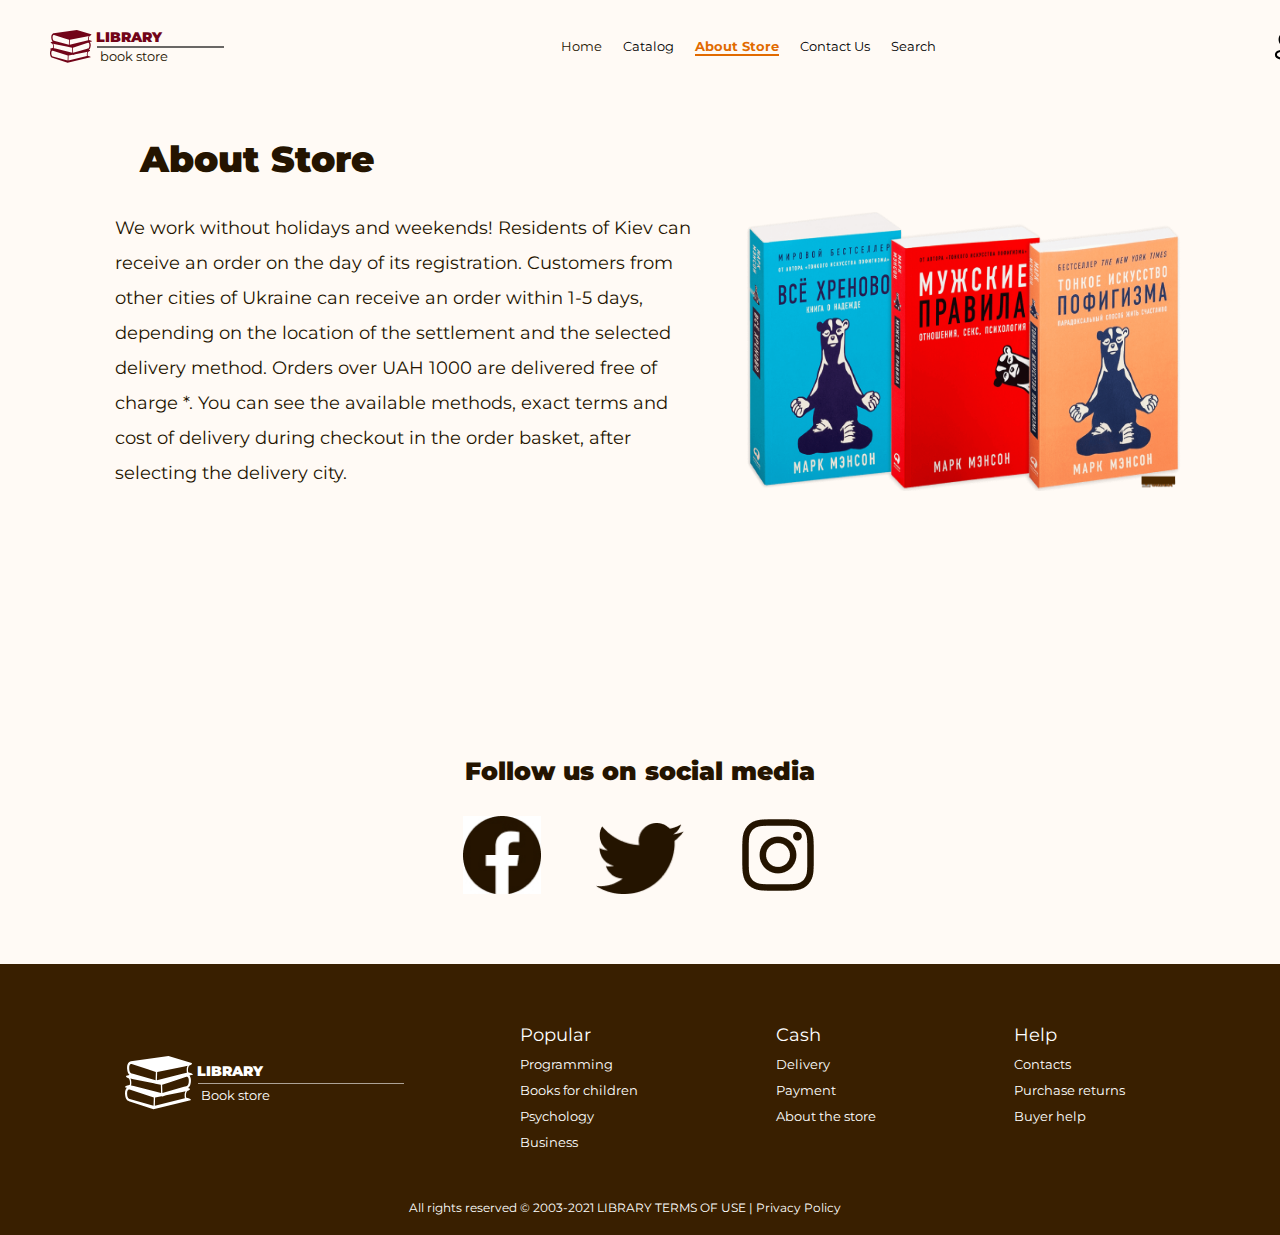
==== about.html @ 98a90cfd "About Store Page is completed" ====
<!DOCTYPE html>
<html lang="en">
  <head>
    <meta charset="UTF-8" />
    <meta name="viewport" content="width=device-width, initial-scale=1.0" />
    <link rel="stylesheet" href="./assets/css/reset/reset.css" />
    <link rel="stylesheet" href="./assets/css/home.css" />
    <link rel="stylesheet" href="./assets/css/aboutStore.css" />
    <link rel="stylesheet" href="./assets/css/responsive/home-responsive.css" />
    <link
      rel="stylesheet"
      href="./assets/css/responsive/aboutStore-responsive.css"
    />
    <title>Library-Bookstore</title>
  </head>
  <body>
    <header>
      <div class="logo">
        <svg xmlns="http://www.w3.org/2000/svg" viewBox="0 0 42 42" fill="none">
          <g clip-path="url(#clip0_1_245)">
            <path
              d="M39.0037 14.9043C38.8339 13.6275 38.81 11.4285 39.9958 10.6901C40.017 10.6766 40.0328 10.657 40.0514 10.6402C41.0209 10.3301 41.6919 9.89492 41.1652 9.30931L26.8633 5L3.70522 8.2197C3.70522 8.2197 1.05333 8.59874 1.29023 12.7188C1.41883 14.9612 2.12213 16.0624 2.73719 16.6044L0.836863 17.1771C0.309419 17.7627 0.980256 18.1981 1.94991 18.5076C1.96834 18.5249 1.98388 18.5444 2.00544 18.5579C3.19056 19.2969 3.16775 21.4957 2.99728 22.7727C-1.26025 23.9817 0.268056 24.3756 0.268056 24.3756L1.20199 24.6016C0.545064 25.1952 -0.107347 26.3209 0.0148627 28.4559C0.251887 32.5752 2.4301 32.8595 2.4301 32.8595L17.5846 37.7852L40.4585 32.2448C40.4585 32.2448 41.9873 31.8502 37.7286 30.6412C37.5574 29.3662 37.5336 27.1676 38.7215 26.4267C38.7433 26.4136 38.7592 26.3936 38.7769 26.3771C39.7465 26.067 40.4169 25.6322 39.89 25.0466L38.8958 24.7464C39.5589 24.3465 40.5549 23.3015 40.7109 20.5871C40.8186 18.72 40.3315 17.6265 39.7677 16.9827L41.7328 16.5072C41.733 16.5079 43.2618 16.1133 39.0037 14.9043ZM19.8711 14.8515L23.7176 14.061L36.7167 11.3896L38.6534 10.9913C38.0346 12.1239 38.0605 13.6739 38.1629 14.6701C38.1854 14.8955 38.2112 15.1013 38.2363 15.2577L36.1165 15.7848L19.7094 19.8664L19.8711 14.8515ZM3.34799 18.8604L5.28442 19.2587L17.7682 21.825L18.8588 22.0484L22.1294 22.7206L22.2907 27.7356L5.42781 23.5402L3.76538 23.1271C3.78982 22.9704 3.81565 22.7648 3.83908 22.5388C3.94086 21.5433 3.96731 19.993 3.34799 18.8604ZM2.59568 12.5205C2.57224 11.4246 2.76753 10.6321 3.16223 10.2292C3.41342 9.972 3.70986 9.91848 3.91316 9.91848C4.02058 9.91848 4.09792 9.9334 4.10318 9.9334L14.0814 13.1864L19.0596 14.8095L18.8963 19.8595L4.93032 15.944L4.1933 15.7376C4.16623 15.7299 4.1295 15.7246 4.10118 15.7234C4.04364 15.7193 2.66286 15.5922 2.59568 12.5205ZM17.6207 35.5974L2.91806 31.4753C2.89086 31.4674 2.85451 31.4622 2.82619 31.4608C2.76765 31.4569 1.38624 31.3299 1.31943 28.259C1.29562 27.1617 1.49191 26.3699 1.88586 25.9667C2.13768 25.7095 2.43424 25.656 2.63717 25.656C2.74484 25.656 2.82192 25.6704 2.82756 25.6704C2.82756 25.6704 2.82819 25.6704 2.82756 25.6704L17.783 30.5473L17.6207 35.5974ZM36.8866 30.4073C36.9098 30.6334 36.9356 30.8388 36.9607 30.9955L18.4334 35.6045L18.5954 30.5895L22.5563 29.7752L23.1413 29.9167L25.3338 29.2041L35.4404 27.1273L37.3778 26.7287C36.7584 27.8612 36.784 29.4118 36.8866 30.4073ZM37.9071 23.5917C37.8734 23.5925 37.8397 23.597 37.808 23.607L36.4106 23.9982L23.1057 27.7289L22.943 22.679L27.3082 21.2552L37.878 17.8081C37.8794 17.8075 38.4341 17.6843 38.8412 18.0983C39.2353 18.5011 39.4308 19.2937 39.4077 20.3896C39.3388 23.4602 37.9574 23.5878 37.9071 23.5917Z"
              fill="#720418"
            />
          </g>
          <defs>
            <clipPath id="clip0_1_245">
              <rect width="42" height="42" fill="white" />
            </clipPath>
          </defs>
        </svg>
        <div>
          <h3>LIBRARY</h3>
          <div class="line"></div>
          <p>book store</p>
        </div>
      </div>
      <nav id="nav-menu">
        <ul>
          <li><a class="home" href="./index.html">Home</a></li>
          <li><a href="./catalog.html">Catalog</a></li>
          <li><a class="about" href="./about.html">About Store</a></li>
          <li><a href="./contactus.html">Contact Us</a></li>
          <li><a href="./search.html">Search</a></li>
        </ul>
      </nav>
      <div class="join">
        <svg xmlns="http://www.w3.org/2000/svg" viewBox="0 0 19 24" fill="none">
          <path
            fill-rule="evenodd"
            clip-rule="evenodd"
            d="M19 19.4239C19 23.3774 13.5783 23.8344 9.5012 23.8344L9.20944 23.8342C6.61186 23.8279 0 23.6639 0 19.3999C0 15.5271 5.20383 15.0095 9.24989 14.99L9.79295 14.9896C12.3904 14.9959 19 15.1599 19 19.4239ZM9.5012 16.7886C4.39015 16.7886 1.79924 17.6666 1.79924 19.3999C1.79924 21.1488 4.39015 22.0352 9.5012 22.0352C14.611 22.0352 17.2008 21.1572 17.2008 19.4239C17.2008 17.675 14.611 16.7886 9.5012 16.7886ZM9.5012 0C13.0133 0 15.8693 2.8572 15.8693 6.36932C15.8693 9.88144 13.0133 12.7374 9.5012 12.7374H9.46282C5.95789 12.7266 3.11869 9.86824 3.13064 6.36572C3.13064 2.8572 5.98788 0 9.5012 0ZM9.5012 1.71288C6.93308 1.71288 4.84354 3.8012 4.84354 6.36932C4.83516 8.92904 6.90909 11.0162 9.46641 11.0258L9.5012 11.8822V11.0258C12.0681 11.0258 14.1564 8.93624 14.1564 6.36932C14.1564 3.8012 12.0681 1.71288 9.5012 1.71288Z"
            fill="black"
          />
        </svg>
        <p>Join us</p>
        <svg
          class="group"
          xmlns="http://www.w3.org/2000/svg"
          viewBox="0 0 25 25"
          fill="none"
        >
          <rect y="10.5262" width="25" height="3.94736" fill="#241400" />
          <rect y="21.0527" width="25" height="3.94736" fill="#241400" />
          <rect width="25" height="3.94736" fill="#241400" />
        </svg>
        <div class="elements"></div>
      </div>
    </header>
    <main>
      <div class="container">
        <h1>About Store</h1>
        <div class="text-img">
          <p>
            We work without holidays and weekends! Residents of Kiev can receive
            an order on the day of its registration. Customers from other cities
            of Ukraine can receive an order within 1-5 days, depending on the
            location of the settlement and the selected delivery method. Orders
            over UAH 1000 are delivered free of charge *. You can see the
            available methods, exact terms and cost of delivery during checkout
            in the order basket, after selecting the delivery city.
          </p>
          <img src="./assets/img/books-about.png" alt="" />
        </div>
      </div>
      <div class="logo-follow">
        <h1>Follow us on social media</h1>
        <div class="icons">
          <img src="./assets/img/facebook-logo.jpg" alt="" />
          <img class="x-logo" src="./assets/img/twitter-logo.png" alt="" />
          <img src="./assets/img/instagram-logo.png" alt="" />
        </div>
      </div>
    </main>
    <footer>
      <div class="all-footer">
        <div class="logo-footer">
          <svg
            xmlns="http://www.w3.org/2000/svg"
            viewBox="0 0 68 68"
            fill="none"
          >
            <g clip-path="url(#clip0_6_286)">
              <path
                d="M63.1489 24.1307C62.8739 22.0636 62.8352 18.5033 64.7552 17.3078C64.7895 17.2859 64.815 17.2542 64.8451 17.227C66.4148 16.7249 67.5011 16.0203 66.6484 15.0722L43.4929 8.09525L5.99892 13.3081C5.99892 13.3081 1.70539 13.9218 2.08894 20.5923C2.29716 24.2229 3.43583 26.0059 4.43164 26.8834L1.35492 27.8106C0.500964 28.7587 1.58708 29.4635 3.157 29.9648C3.18683 29.9928 3.21199 30.0242 3.2469 30.0461C5.16567 31.2427 5.12873 34.8026 4.85274 36.8701C-2.04041 38.8274 0.433995 39.4653 0.433995 39.4653L1.94608 39.8312C0.882485 40.7923 -0.1738 42.6149 0.0240634 46.0715C0.407817 52.7408 3.93445 53.2011 3.93445 53.2011L28.4703 61.1761L65.5042 52.2059C65.5042 52.2059 67.9794 51.567 61.0845 49.6095C60.8072 47.5452 60.7687 43.9857 62.6919 42.7861C62.7272 42.7648 62.753 42.7326 62.7816 42.7058C64.3515 42.2037 65.4368 41.4997 64.5839 40.5516L62.9742 40.0656C64.0477 39.4182 65.6603 37.7263 65.9129 33.3315C66.0872 30.3085 65.2986 28.5381 64.3858 27.4958L67.5675 26.7259C67.5677 26.7271 70.0429 26.0883 63.1489 24.1307ZM32.1723 24.0453L38.4 22.7654L59.4461 18.4404L62.5817 17.7954C61.5798 19.6292 61.6218 22.1387 61.7876 23.7516C61.824 24.1165 61.8658 24.4498 61.9063 24.703L58.4743 25.5564L31.9105 32.1646L32.1723 24.0453ZM5.42055 30.5358L8.55572 31.1808L28.7676 35.3357L30.5334 35.6973L35.8286 36.7857L36.0898 44.9052L8.78788 38.1127L6.09633 37.4438C6.13591 37.1901 6.17771 36.8573 6.21566 36.4914C6.38044 34.8797 6.42326 32.3696 5.42055 30.5358ZM4.20253 20.2713C4.16458 18.497 4.48075 17.2138 5.1198 16.5616C5.52649 16.1452 6.00643 16.0585 6.3356 16.0585C6.50951 16.0585 6.63472 16.0826 6.64325 16.0826L22.7984 21.3495L30.8585 23.9773L30.594 32.1535L7.98243 25.8141L6.78916 25.4799C6.74532 25.4675 6.68586 25.459 6.64 25.4569C6.54685 25.4502 4.3113 25.2445 4.20253 20.2713ZM28.5287 57.6338L4.72448 50.96C4.68044 50.9473 4.62159 50.9387 4.57573 50.9365C4.48096 50.9302 2.24439 50.7246 2.13623 45.7527C2.09767 43.9762 2.41547 42.6942 3.0533 42.0414C3.461 41.6249 3.94115 41.5383 4.2697 41.5383C4.44402 41.5383 4.56883 41.5616 4.57796 41.5616C4.57796 41.5616 4.57898 41.5616 4.57796 41.5616L28.7915 49.4575L28.5287 57.6338ZM59.7211 49.2308C59.7587 49.5969 59.8005 49.9295 59.8411 50.1832L29.8446 57.6454L30.1068 49.5259L36.5198 48.2074L37.4669 48.4365L41.0167 47.2828L57.3796 43.9204L60.5164 43.275C59.5135 45.1086 59.5551 47.6191 59.7211 49.2308ZM61.3734 38.1961C61.3188 38.1973 61.2643 38.2046 61.2129 38.2209L58.9506 38.8542L37.4093 44.8945L37.1458 36.7183L44.2133 34.4132L61.3264 28.8322C61.3286 28.8312 62.2266 28.6317 62.8857 29.302C63.5237 29.9542 63.8403 31.2374 63.803 33.0117C63.6914 37.9832 61.4548 38.1898 61.3734 38.1961Z"
                fill="white"
              />
            </g>
            <defs>
              <clipPath id="clip0_6_286">
                <rect width="68" height="68" fill="white" />
              </clipPath>
            </defs>
          </svg>
          <div class="texts">
            <h3>LIBRARY</h3>
            <div class="line-footer"></div>
            <p class="book-store-2">Book store</p>
          </div>
        </div>
        <div class="information">
          <div class="footer-nav">
            <ul>
              <li><a href="./Home.html">Home</a></li>
              <li><a href="./Catalog.html">Catalog</a></li>
              <li><a href="./AboutStore.html">About Store</a></li>
              <li><a href="./ContactUs.html">Contact Us</a></li>
              <li><a href="./Search.html">Search</a></li>
            </ul>
          </div>
          <div>
            <h3>Popular</h3>
            <p>Programming</p>
            <p>Books for children</p>
            <p>Psychology</p>
            <p>Business</p>
          </div>
          <div>
            <h3>Cash</h3>
            <p>Delivery</p>
            <p>Payment</p>
            <p>About the store</p>
          </div>
          <div>
            <h3>Help</h3>
            <p>Contacts</p>
            <p>Purchase returns</p>
            <p>Buyer help</p>
          </div>
        </div>
      </div>
      <p class="last-text">
        All rights reserved © 2003-2021 LIBRARY TERMS OF USE | Privacy Policy
      </p>
      <div class="line-2"></div>
      <p class="last-text-2">Library Bookstore EACamp</p>
      <span class="last-text-3">© 2003-2021 </span>
    </footer>

    <script src="./assets/js/home.js"></script>
  </body>
</html>
---- assets/css/home.css ----
@import url("https://fonts.googleapis.com/css2?family=Crimson+Text:ital,wght@0,400;0,600;0,700;1,400;1,600;1,700&family=Montserrat:ital,wght@0,100..900;1,100..900&family=Roboto:ital,wght@0,100;0,300;0,400;0,500;0,700;0,900;1,100;1,300;1,400;1,500;1,700;1,900&display=swap");
body {
  background-color: #fffaf5;
}
html {
  scroll-behavior: smooth;
}

header {
  display: flex;
  justify-content: space-between;
  align-items: center;
  width: 1350px;
  margin: auto;
  margin-top: 25px;
  padding-left: 50px;
}
header .logo {
  display: flex;
  align-items: center;
  gap: 5px;
}
header .logo svg {
  width: 42px;
  height: 42px;
  cursor: pointer;
}

header .logo div {
  display: flex;
  flex-direction: column;
}

header .logo div h3 {
  color: #720418;
  font-family: Montserrat;
  font-size: 14px;
  font-weight: 900;
  font-style: normal;
  line-height: normal;
  margin-left: -1px;
}

header .logo div .line {
  width: 127px;
  height: 2px;
  background: rgba(0, 0, 0, 0.59);
}

header .logo div p {
  color: #241400;
  font-family: Montserrat;
  font-size: 13px;
  font-weight: 400;
  margin-left: 3px;
}

header nav ul {
  gap: 21px;
}

header nav ul li {
  color: #241400;
  font-family: Montserrat;
  font-size: 13px;
  font-weight: 400;
}

header nav ul li .home {
  color: #e16a00;
  font-weight: 700;
  border-bottom: 2px solid #e16a00;
}
header nav ul li a:hover {
  color: #e16a00;
  font-weight: 700;
  transition: 0.3s;
}

header .join {
  display: flex;
  align-items: center;
  gap: 5px;
}

header .join svg {
  width: 28px;
  height: 28px;
  cursor: pointer;
}
header .join p {
  color: #241400;
  font-family: Roboto;
  font-size: 14px;
  font-weight: 400;
  cursor: pointer;
}

header .group {
  display: none;
}
header .elements {
  display: none;
  position: fixed;
  z-index: 1;
  left: 0;
  top: 0;
  width: 100%;
  height: 100%;
  overflow: auto;
  background: rgba(36, 20, 0, 0.9);
}

/* ! header bitti  */

/* ? sec-1 başladı */

.sec-1 {
  display: flex;
  justify-content: space-between;
  width: 84%;
  margin: auto;
  align-items: start;
  margin-top: 150px;
  margin-bottom: 80px;
}

.sec-1 .text-div {
  margin-top: 8%;
}

.sec-1 .text-div h1 {
  color: #241400;
  font-family: Montserrat;
  font-size: 36px;
  font-weight: 900;
  margin-bottom: 10px;
}

.sec-1 .text-div p {
  color: #241400;
  font-family: Montserrat;
  font-size: 13px;
  font-weight: 400;
  width: 370px;
  margin-bottom: 20px;
  line-height: 196.187%;
}

.sec-1 .text-div button {
  background-color: #e16a00;
  color: #fff;
  font-family: Montserrat;
  font-size: 15px;
  font-weight: 900;
  border: none;
  padding: 13px 20px;
  padding-right: 82px;
  filter: drop-shadow(0px 7px 35px rgba(214, 100, 0, 0.22));
  cursor: pointer;
}

.sec-1 .img-div img {
  width: 691px;
  height: 488px;
  margin-right: -60px;
}

.sec-1 .img-div .responsive-img {
  display: none;
}

/* !sec-1 bitti */

/* ? sec-2 basladi */

.sec-2 h1 {
  text-align: center;
  color: #000;
  font-family: Montserrat;
  font-size: 25px;
  font-weight: 900;
  margin-bottom: 55px;
}

.sec-2 .containers {
  display: flex;
  justify-content: center;
  gap: 33px;
  text-align: center;
}

.sec-2 .containers div h3 {
  display: flex;
  justify-content: center;
  align-items: center;
  margin-bottom: 30px;
  background-color: #fff;
  width: 242px;
  height: 76px;
  box-shadow: 0px 4px 11px 0px rgba(0, 0, 0, 0.25);
  border-radius: 10px;
  color: #241400;
  font-family: Montserrat;
  font-size: 14px;
  font-weight: 700;
  cursor: pointer;
}

.sec-2 .containers div .last-child {
  margin-bottom: 0;
}

/* ! sec-2 bitti */

/* ? sec-3 basladi */

.sec-3 {
  margin-top: 160px;
}
.sec-3 h1 {
  text-align: center;
  color: #241400;
  font-family: Montserrat;
  font-size: 32px;
  font-weight: 900;
}

.sec-3 .all-texts {
  display: flex;
  justify-content: center;
  align-items: center;
  gap: 90px;
  margin-top: 50px;
}

.sec-3 .all-texts div {
  display: flex;
  flex-direction: row;
  align-items: center;
  gap: 25px;
}

.sec-3 .all-texts div h2 {
  color: #241400;
  font-family: Montserrat;
  font-size: 50px;
  font-weight: 900;
}

.sec-3 .all-texts div p {
  color: #241400;
  font-family: Montserrat;
  font-size: 13px;
  font-weight: 400;
}

/* ! sec-3 bitti */

/* ? sec-4 basladi */

.sec-4 {
  margin-top: 200px;
}

.sec-4 h1 {
  text-align: center;
  color: var#241400;
  font-family: Montserrat;
  font-size: 25px;
  font-weight: 900;
  margin-bottom: 60px;
}

.sec-4 p {
  color: #241400;
  text-align: center;
  font-family: Montserrat;
  font-size: 12px;
  font-weight: 400;
  line-height: 196.187%;
  width: 1145px;
  margin: auto;
}

/* ! sec-4 bitti */

.logo-follow {
  display: flex;
  flex-direction: column;
  align-items: center;
  gap: 20px;
  margin-top: 10%;
}
.logo-follow h1 {
  color: #241400;
  font-family: Montserrat;
  font-size: 25px;
  font-weight: 900;
  line-height: 49.05px;
}
.icons {
  display: flex;
  gap: 55px;
  height: 78px;
  margin-bottom: 140px;
}

.icons img {
  cursor: pointer;
}

/* ? footer basladi */

footer {
  background-color: #391f00;
  padding-top: 40px;
  padding-right: 30px;
}
footer .all-footer {
  display: flex;
  justify-content: space-between;
  width: 80%;
  margin: auto;
  margin-bottom: 40px;
}
footer .all-footer .logo-footer {
  display: flex;
  align-items: center;
  gap: 5px;
}
footer .all-footer svg {
  width: 68px;
  height: 68px;
}
footer .all-footer .texts h3 {
  color: #fff;
  font-family: Montserrat;
  font-size: 14px;
  font-weight: 900;
  font-style: normal;
  line-height: normal;
  margin-left: -1px;
}
footer .all-footer .texts .line-footer {
  background: rgba(255, 255, 255, 0.59);
  width: 205.619px;
  height: 1px;
  margin-bottom: 3px;
  margin-top: 3px;
}
footer .all-footer .texts p {
  color: #fff;
  font-family: Montserrat;
  font-size: 13px;
  font-weight: 400;
  margin-left: 3px;
}
footer .information {
  display: flex;
  justify-content: space-between;
  gap: 100px;
  width: 605px;
  padding-top: 20px;
}

footer .information h3 {
  font-family: Montserrat;
  color: #fff;
  font-size: 18px;
  font-weight: 400;
  margin-bottom: 10px;
  cursor: pointer;
}

footer .information p {
  color: #fff;
  font-size: 13px;
  font-family: Montserrat;
  margin-bottom: 10px;
  cursor: pointer;
}

footer .last-text {
  color: #fff;
  font-family: Montserrat;
  font-size: 12px;
  font-weight: 400;
  text-align: center;
  padding-bottom: 20px;
}
footer .all-footer .information .footer-nav {
  display: none;
}
footer .last-text-2 {
  display: none;
}
footer .last-text-3 {
  display: none;
}
footer .line-2 {
  display: none;
}

.join-us-div {
  display: none;
  width: 475px;
  height: 445px;
  position: fixed;
  top: 23%;
  left: 37%;
  background-color: white;
  z-index: 1000;
}
.join-us-background {
  display: none;
  position: fixed;
  top: 0;
  left: 0;
  width: 100%;
  height: 100%;
  background: rgba(0, 0, 0, 0.5);
  z-index: 999;
}
.join-h2 {
  font-family: Montserrat;
  text-align: center;
  font-size: 44px;
  font-weight: 700;
  color: #000;
  margin-top: 40px;
  margin-bottom: 20px;
}
.input1,
.input2 {
  font-family: "Crimson Text";
  color: #797667;
  font-weight: 400;
  font-size: 19px;
  width: 402.6px;
  height: 59.232px;
  border: 1px solid #cecece;
  background: #fff;
  margin-left: 30px;
  padding-left: 30px;
  outline: none;
  margin-bottom: 10px;
}

.join-us-div div {
  display: flex;
  flex-direction: column;
  gap: 20px;
}

.join-button {
  border-radius: 5px;
  border: 1px solid #cecece;
  background: #e16a00;
  color: #fff;
  text-align: center;
  font-family: "Crimson Text";
  font-size: 19px;
  font-weight: 700;
  width: 403px;
  outline: none;
  height: 60px;
  margin-left: 30px;
  margin-top: 50px;
  cursor: pointer;
}
---- assets/css/aboutStore.css ----
@import url("https://fonts.googleapis.com/css2?family=Montserrat:ital,wght@0,100..900;1,100..900&family=Roboto:ital,wght@0,100;0,300;0,400;0,500;0,700;0,900;1,100;1,300;1,400;1,500;1,700;1,900&display=swap");
body {
  background-color: #fffaf5;
}

/* header some changes */

header nav ul li .home {
  color: #241400;
  font-family: Montserrat;
  font-size: 13px;
  font-weight: 400;
  border: none;
}

header nav ul li .about {
  color: #e16a00;
  font-weight: 700;
  border-bottom: 2px solid #e16a00;
}

/* main started*/

.container h1 {
  font-family: Montserrat;
  color: #241400;
  font-weight: 900;
  font-size: 36px;
  margin-bottom: 30px;
  margin-top: 70px;
  margin-left: 140px;
}

.text-img {
  display: flex;
  justify-content: center;
  font-family: Montserrat;
  gap: 50px;
  margin-left: 20px;
}

.text-img p {
  width: 46%;
  line-height: 35px;
  font-size: 18px;
  color: #241400;
}

.text-img img {
  width: 35%;
}

.logo-follow {
  display: flex;
  flex-direction: column;
  align-items: center;
  gap: 20px;
  margin-top: 20%;
}
.logo-follow h1 {
  color: #241400;
  font-family: Montserrat;
  font-size: 25px;
  font-weight: 900;
  line-height: 49.05px;
}
.icons {
  display: flex;
  gap: 55px;
  height: 78px;
  margin-bottom: 70px;
}
.x-logo {
  padding-top: 7px;
}
---- assets/css/responsive/home-responsive.css ----
@media only screen and (max-width: 767px) {
  body {
    width: 767px !important;
  }
  header {
    width: 767px !important;
    display: flex;
    margin-top: 20px;
    margin-left: 10px;
  }
  header nav {
    display: none;
  }
  header .join p {
    display: none;
  }

  header .join svg {
    width: 40px;
    height: 40px;
  }
  header .logo svg {
    width: 80px;
    height: 80px;
  }
  header .logo h3 {
    font-size: 20px !important;
  }
  header .logo .line {
    width: 190px !important;
  }
  header .logo p {
    font-size: 18px !important;
  }
  header .join .group {
    display: block !important;
    width: 40px;
    height: 40px;
    margin-right: 20px;
    margin-left: 20px;
  }
  header .elements {
    text-align: right;
  }
  header .elements ul li a {
    color: #f2f2f2;
    text-align: right;
    font-size: 28px;
    font-family: Montserrat;
    font-weight: 400;
    position: fixed;
    right: 20px;
    line-height: 196.187%;
  }
  header .elements ul {
    display: flex;
    flex-direction: column;
    gap: 60px;
  }
  header .elements .close {
    margin-right: 20px;
    margin-top: 20px;
    width: 38px;
    height: 38px;
    margin-bottom: 70px;
  }
  header .logo .book-store {
    display: block;
  }

  .sec-1 {
    display: flex;
    flex-direction: column;
    align-items: center;
    text-align: center;
  }

  .sec-1 .text-div h1 {
    font-size: 58px;
  }

  .sec-1 .text-div p {
    display: block;
    font-size: 30px;
    width: 87%;
    margin-left: 6%;
    text-align: left;
  }

  .sec-1 .img-div img:first-child {
    display: none;
  }

  .sec-1 .img-div .responsive-img {
    display: block;
    width: 600px;
    margin-top: 100px;
    margin-left: -5%;
  }

  .sec-1 .text-div button {
    font-size: 30px;
    width: 600px;
    height: 80px;
  }

  .sec-2 {
    margin-top: 180px;
  }
  .sec-2 .containers {
    display: flex;
    flex-direction: column;
    text-align: center;
    align-items: center;
  }

  .sec-2 h1 {
    font-size: 50px;
  }

  .sec-2 .containers div h3 {
    width: 500px;
    height: 90px;
    font-size: 30px;
  }

  .sec-3 h1 {
    font-size: 50px;
    margin-bottom: 100px;
  }
  .sec-3 .all-texts {
    display: flex;
    flex-direction: column;
    gap: 20px !important;
    align-items: start;
    margin-left: 30px;
  }

  .sec-3 .all-texts h2 {
    font-size: 50px !important;
  }

  .sec-3 .all-texts div p {
    display: block;
    font-size: 27px;
  }

  .sec-4 h1 {
    font-size: 50px;
  }
  .sec-4 p {
    display: block;
    width: 640px;
    font-size: 27px;
  }

  .sec-5 {
    margin-top: 50px;
  }
  .sec-5 .logo-follow h1 {
    font-size: 34px;
  }
  footer {
    width: 767px !important;
  }
  footer .all-footer {
    display: flex;
    flex-direction: column;
    align-items: center;
  }

  footer .all-footer .information {
    display: block;
  }
  footer .all-footer .information h3,
  p {
    display: none;
  }
  footer .all-footer .information .footer-nav {
    display: block !important;
    margin-left: 90px;
  }
  footer .all-footer .information .footer-nav ul {
    display: flex;
    flex-direction: row;
    margin: auto;
    gap: 12px;
  }
  footer .all-footer .information .footer-nav a {
    font-family: Montserrat;
    font-weight: 400;
    font-size: 18px;
    color: #f2f2f2ea;
  }
  footer .all-footer .logo-footer .book-store-2 {
    display: block;
    font-size: 18px;
  }
  footer .all-footer .logo-footer h3 {
    font-size: 20px;
    margin-left: 4px;
  }
  footer .last-text-2 {
    display: block !important;
    margin-left: 4%;
    color: #ffffffcb;
    text-align: center;
    font-family: Montserrat;
    font-size: 16px;
    font-weight: 400;
    margin-bottom: 10px;
  }
  footer .last-text-3 {
    display: block !important;
    margin-left: 4%;
    color: #ffffffcb;
    text-align: center;
    font-family: Montserrat;
    font-size: 16px;
    font-weight: 400;
    padding-bottom: 10px;
  }
  footer .line-2 {
    display: block !important;
    width: 440px;
    height: 1px;
    background-color: rgba(255, 255, 255, 0.59);
    margin: auto;
    margin-bottom: 10px;
    margin-left: 22%;
  }
  .resp-join-us {
    color: #f2f2f2;
    text-align: right;
    font-size: 22px;
    font-family: Montserrat;
    font-weight: 400;
    position: fixed;
    right: 20px;
    line-height: 196.187%;
    top: 437px;
  }
  .join-us-div-resp {
    width: 600px;
    height: 600px;
    background-color: white;
    margin-left: 100px;
    text-align: center;
    display: flex;
    flex-direction: column;
    align-items: center;
  }
  .join-us-div-resp input {
    font-family: "Crimson Text";
    color: #797667;
    font-weight: 400;
    font-size: 30px;
    width: 462.6px;
    height: 79.232px;
    border: 1px solid #cecece;
    background: #fff;
    padding-left: 30px;
    outline: none;
    margin-bottom: 50px;
  }
  .join-us-div-resp h1 {
    font-family: Montserrat;
    text-align: center;
    font-size: 54px;
    font-weight: 700;
    color: #000;
    margin-top: 40px;
    margin-bottom: 50px;
  }
  .join-us-div-resp .innput-2 {
    display: block;
  }
  .join-us-div-resp .join-button-resp {
    display: block;
    margin: auto;
    border-radius: 5px;
    border: 1px solid #cecece;
    background: #e16a00;
    color: #fff;
    text-align: center;
    font-family: "Crimson Text";
    font-size: 30px;
    font-weight: 700;
    width: 463px;
    outline: none;
    height: 70px;
    margin-top: 20px;
    cursor: pointer;
  }
}
---- assets/css/responsive/aboutStore-responsive.css ----
/* For Mobile  */

@media only screen and (max-width: 767px) {
  main .container .text-img {
    display: flex;
    flex-direction: column-reverse;
    margin-left: 0px;
  }
  main .container .text-img p {
    display: block;
    width: 140%;
    text-align: center;
    font-size: 30px;
    line-height: 45px;
    margin-left: 80px;
    margin-bottom: 150px;
    padding: 0px 10px;
    box-sizing: border-box;
  }

  main .container .text-img img {
    width: 680px;
    margin-left: 40px;
    position: absolute;
    top: 280px;
  }
  .container h1 {
    font-size: 60px;
    margin-top: 700px;
    width: 400px;
    margin-left: 180px;
  }
  .logo-follow h1 {
    font-size: 40px;
    margin-bottom: 30px;
  }
  .logo-follow {
    width: 700px;
    margin-left: 35px;
    margin-bottom: 50px;
  }
}

/* For Tablet */
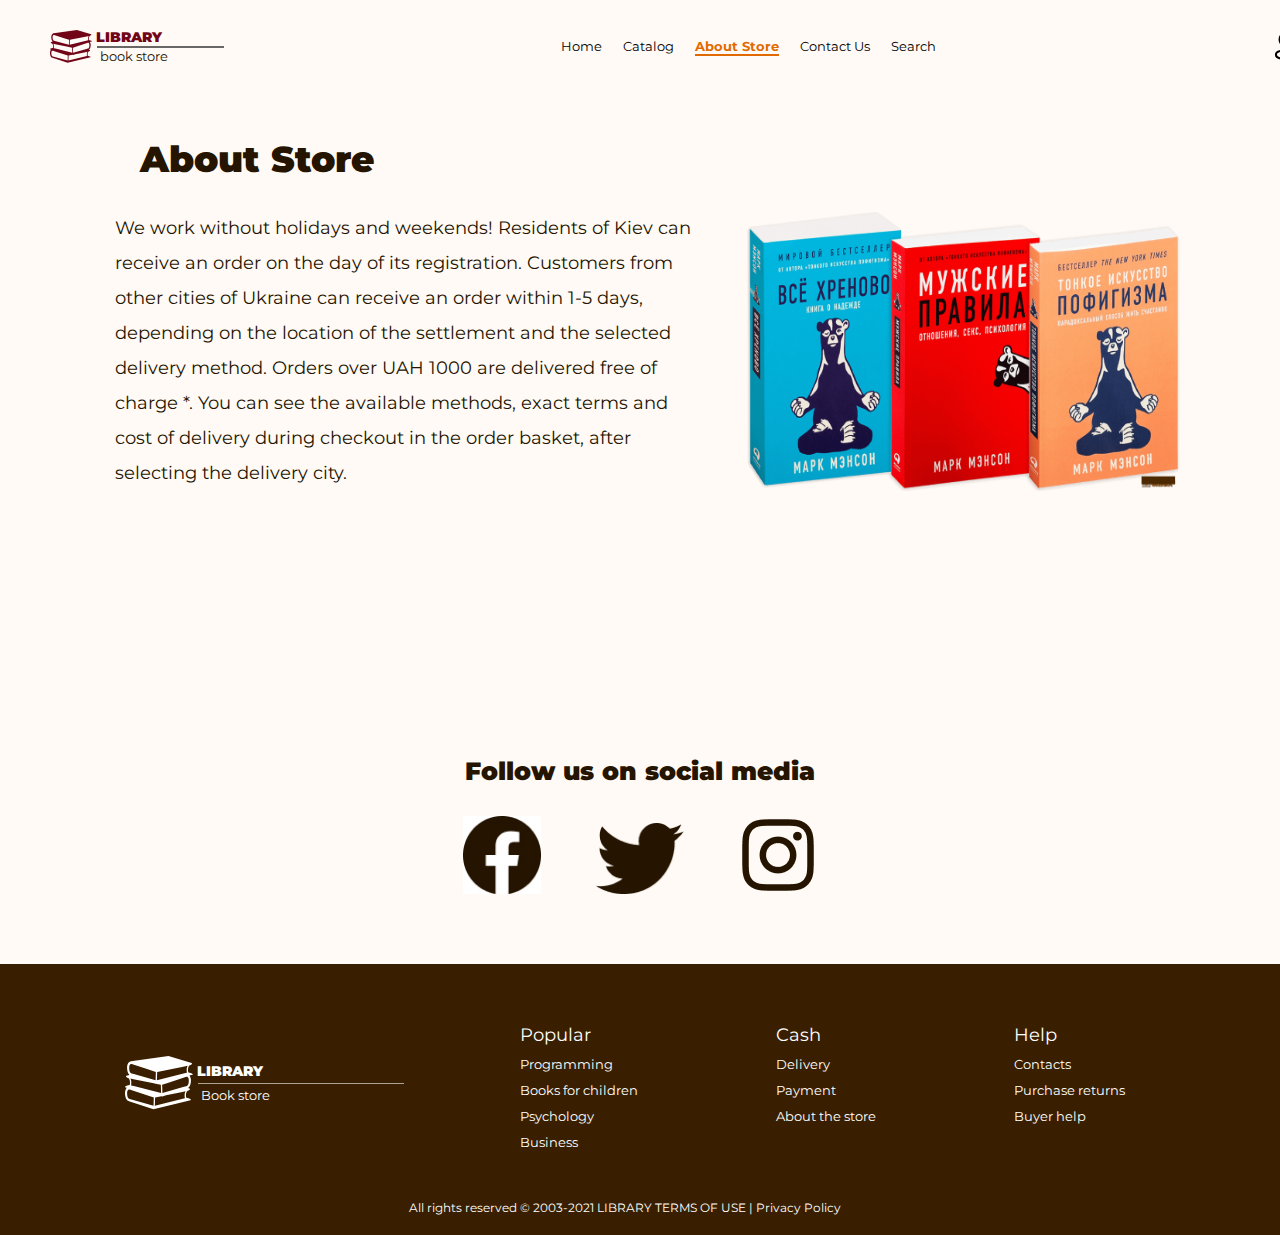
==== commit 85d85548: "About Page file links edited" ====
--- a/about.html
+++ b/about.html
@@ -5,11 +5,11 @@
     <meta name="viewport" content="width=device-width, initial-scale=1.0" />
     <link rel="stylesheet" href="./assets/css/reset/reset.css" />
     <link rel="stylesheet" href="./assets/css/home.css" />
-    <link rel="stylesheet" href="./assets/css/aboutStore.css" />
+    <link rel="stylesheet" href="./assets/css/about.css" />
     <link rel="stylesheet" href="./assets/css/responsive/home-responsive.css" />
     <link
       rel="stylesheet"
-      href="./assets/css/responsive/aboutStore-responsive.css"
+      href="./assets/css/responsive/about-responsive.css"
     />
     <title>Library-Bookstore</title>
   </head>
@@ -37,7 +37,7 @@
       </div>
       <nav id="nav-menu">
         <ul>
-          <li><a class="home" href="./index.html">Home</a></li>
+          <li><a href="./index.html">Home</a></li>
           <li><a href="./catalog.html">Catalog</a></li>
           <li><a class="about" href="./about.html">About Store</a></li>
           <li><a href="./contactus.html">Contact Us</a></li>
--- a/assets/css/about.css
+++ b/assets/css/about.css
@@ -0,0 +1,75 @@
+@import url("https://fonts.googleapis.com/css2?family=Montserrat:ital,wght@0,100..900;1,100..900&family=Roboto:ital,wght@0,100;0,300;0,400;0,500;0,700;0,900;1,100;1,300;1,400;1,500;1,700;1,900&display=swap");
+body {
+  background-color: #fffaf5;
+}
+
+/* header some changes */
+
+header nav ul li .home {
+  color: #241400;
+  font-family: Montserrat;
+  font-size: 13px;
+  font-weight: 400;
+  border: none;
+}
+
+header nav ul li .about {
+  color: #e16a00;
+  font-weight: 700;
+  border-bottom: 2px solid #e16a00;
+}
+
+/* main started*/
+
+.container h1 {
+  font-family: Montserrat;
+  color: #241400;
+  font-weight: 900;
+  font-size: 36px;
+  margin-bottom: 30px;
+  margin-top: 70px;
+  margin-left: 140px;
+}
+
+.text-img {
+  display: flex;
+  justify-content: center;
+  font-family: Montserrat;
+  gap: 50px;
+  margin-left: 20px;
+}
+
+.text-img p {
+  width: 46%;
+  line-height: 35px;
+  font-size: 18px;
+  color: #241400;
+}
+
+.text-img img {
+  width: 35%;
+}
+
+.logo-follow {
+  display: flex;
+  flex-direction: column;
+  align-items: center;
+  gap: 20px;
+  margin-top: 20%;
+}
+.logo-follow h1 {
+  color: #241400;
+  font-family: Montserrat;
+  font-size: 25px;
+  font-weight: 900;
+  line-height: 49.05px;
+}
+.icons {
+  display: flex;
+  gap: 55px;
+  height: 78px;
+  margin-bottom: 70px;
+}
+.x-logo {
+  padding-top: 7px;
+}
--- a/assets/css/responsive/home-responsive.css
+++ b/assets/css/responsive/home-responsive.css
@@ -292,4 +292,38 @@
     margin-top: 20px;
     cursor: pointer;
   }
+  .resp-join-us {
+    background: none;
+    color: #fff;
+    border: none;
+    font-size: 28px;
+  }
 }
+@media only screen and (min-width: 768px) and (max-width: 1024px) {
+  body {
+    width: 100% !important;
+  }
+  header {
+    width: 90% !important;
+  }
+  main {
+    width: 95% !important;
+    margin: auto;
+  }
+  main .sec-1 .img-div img {
+    width: 500px;
+    height: 400px;
+  }
+  main .sec-4 p {
+    width: 100% !important;
+  }
+  main .sec-3 .all-texts h2 {
+    font-size: 30px;
+  }
+}
+
+@media only screen and (min-width: 768px) and (max-width: 800px) {
+  body {
+    margin-left: 5%;
+  }
+}
--- a/assets/css/responsive/about-responsive.css
+++ b/assets/css/responsive/about-responsive.css
@@ -0,0 +1,198 @@
+/* For Mobile  */
+
+@media only screen and (max-width: 767px) {
+  main .container .text-img {
+    display: flex;
+    flex-direction: column-reverse;
+    margin-left: 0px;
+  }
+  main .container .text-img p {
+    display: block;
+    width: 85%;
+    margin: auto;
+    text-align: center;
+    font-size: 30px;
+    line-height: 45px;
+    /* margin-left: 60px; */
+    margin-bottom: 150px;
+    padding: 0px 10px;
+    box-sizing: border-box;
+  }
+
+  main .container .text-img img {
+    width: 680px;
+    margin-left: 40px;
+    position: absolute;
+    top: 280px;
+  }
+  .container h1 {
+    font-size: 60px;
+    margin-top: 700px;
+    width: 400px;
+    margin-left: 180px;
+  }
+  .logo-follow h1 {
+    font-size: 40px;
+    margin-bottom: 30px;
+  }
+  .logo-follow {
+    width: 700px;
+    margin-left: 35px;
+    margin-bottom: 50px;
+  }
+}
+
+/* For Tablet */
+
+@media only screen and (min-width: 768px) and (max-width: 1024px) {
+  body{
+    margin: 0;
+    width: 1100px !important;
+  }
+  header {
+    width: 1100px !important;
+    margin-left: 7%;
+  }
+
+  header ul a {
+    font-size: 20px;
+  }
+  .books-sect-1 {
+    width: 1100px !important;
+    margin-left: 10%;
+  }
+  .book-div {
+    min-height: 200px !important;
+    padding-bottom: 300px;
+  }
+  .head-sect-1 h2 {
+    font-size: 25px;
+  }
+  .sect-1 {
+    width: 100% !important;
+  }
+  .sect-2 {
+    width: 100% !important;
+  }
+  .sect-3 {
+    width: 100% !important;
+  }
+  .book-inf {
+    padding-top: 10%;
+    box-shadow: none;
+    background-color: none !important;
+  }
+  .head-sect-1 ul a {
+    font-size: 18px;
+    justify-content: center;
+  }
+  .head-sect-1 {
+    width: 1200px;
+  }
+  /* main started */
+
+  main .container .text-img {
+    display: block;
+    /* margin-left: 80px; */
+  }
+  .container h1 {
+    font-size: 60px;
+    display: flex;
+    align-items: center;
+    padding-top: 120px;
+    margin-left: 80px;
+  }
+  main .container .text-img p {
+    display: block;
+    width: 480px !important;
+    /* text-align: center; */
+    font-size: 30px;
+    line-height: 45px;
+    margin-left: 60px !important;
+    margin-bottom: 150px;
+    padding: 0px 0px;
+  }
+  main .container .text-img img {
+    width: 600px;
+    margin-left: 40px;
+    position: absolute;
+    top: 360px;
+    left: 580px;
+  }
+  /* ?footer start */
+  footer {
+    margin-top: 10%;
+    width: 1240px !important;
+  }
+  footer .all-footer {
+    display: flex;
+    flex-direction: column;
+    align-items: center;
+  }
+
+  footer .all-footer .information {
+    display: block;
+  }
+  footer .all-footer .information h3,
+  p {
+    display: none;
+  }
+  footer .all-footer .information .footer-nav {
+    display: block !important;
+    margin-left: 90px;
+  }
+  footer .all-footer .information .footer-nav ul {
+    display: flex;
+    flex-direction: row;
+    margin: auto;
+    gap: 12px;
+  }
+  footer .all-footer .information .footer-nav a {
+    font-family: Montserrat;
+    font-weight: 400;
+    font-size: 18px;
+    color: #f2f2f2ea;
+  }
+  footer .all-footer .logo-footer .book-store-2 {
+    display: block;
+    font-size: 18px;
+  }
+  footer .all-footer .logo-footer h3 {
+    font-size: 20px;
+    margin-left: 4px;
+  }
+  footer .last-text-2 {
+    display: block !important;
+    margin-left: 4%;
+    color: #ffffffcb;
+    text-align: center;
+    font-family: Montserrat;
+    font-size: 16px;
+    font-weight: 400;
+    margin-bottom: 10px;
+  }
+  footer .last-text-3 {
+    display: block !important;
+    margin-left: 4%;
+    color: #ffffffcb;
+    text-align: center;
+    font-family: Montserrat;
+    font-size: 16px;
+    font-weight: 400;
+    padding-bottom: 10px;
+  }
+  footer .line-2 {
+    display: block !important;
+    width: 440px;
+    height: 1px;
+    background-color: rgba(255, 255, 255, 0.59);
+    margin: auto;
+    margin-bottom: 10px;
+    margin-left: 22%;
+  }
+  /* ?section 4 */
+  .logo-follow {
+    width: 1024px;
+    padding-left: 22%;
+  }
+}
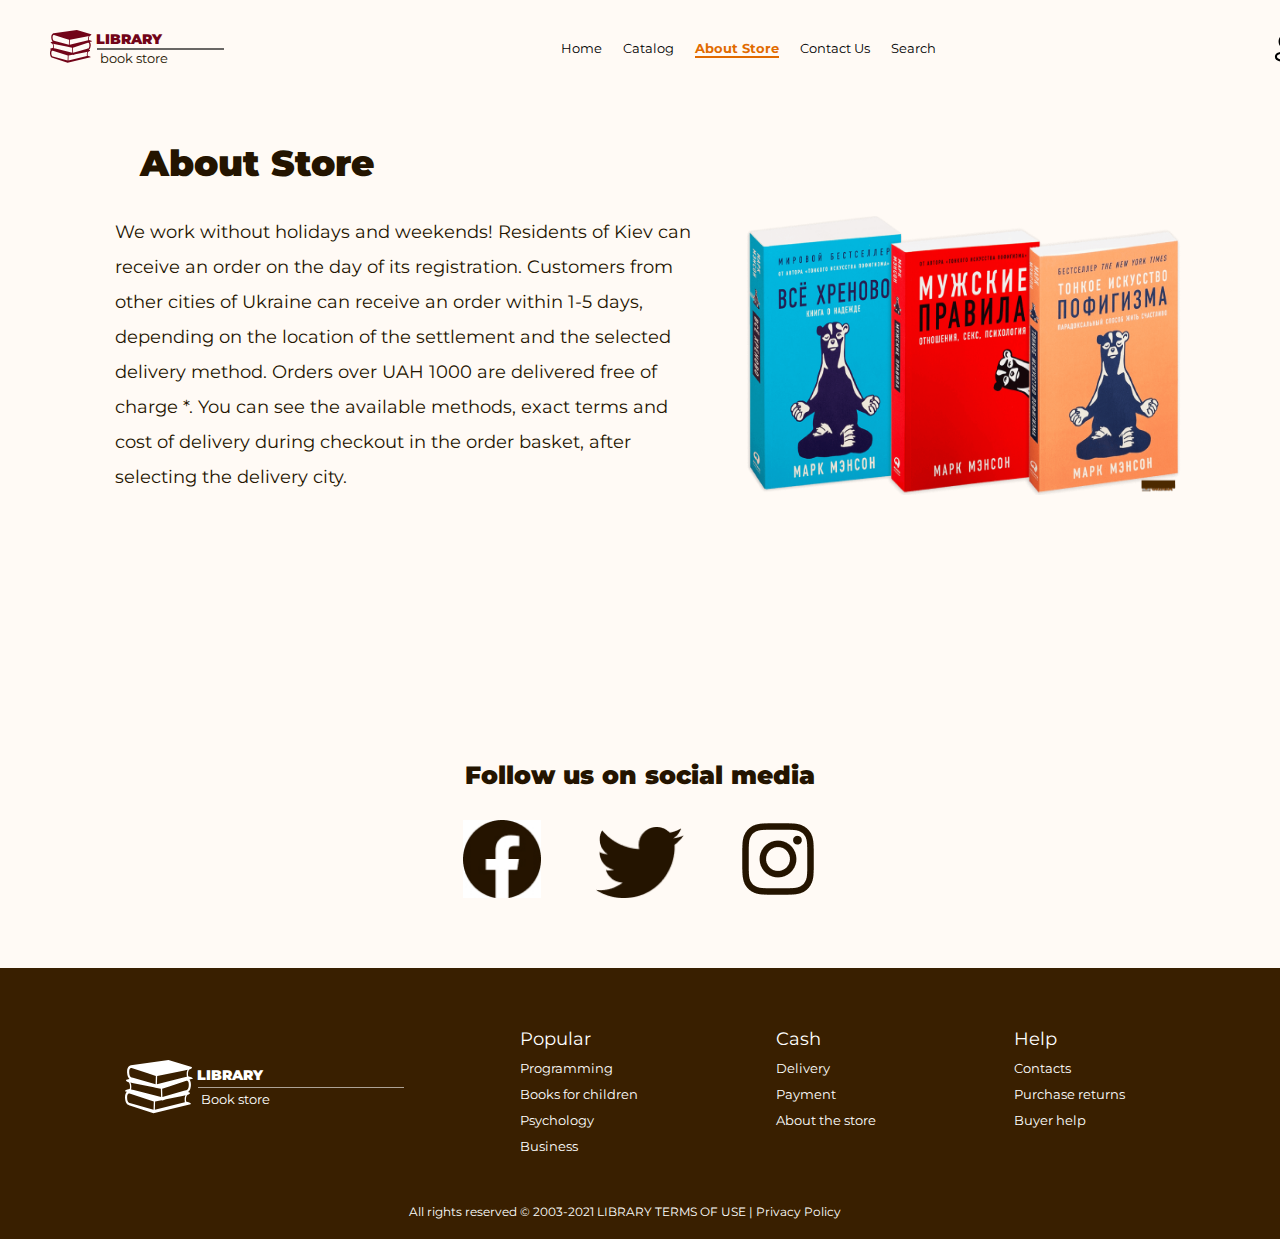
==== commit d8639ea9: "AboutPage header edited" ====
--- a/about.html
+++ b/about.html
@@ -16,23 +16,30 @@
   <body>
     <header>
       <div class="logo">
-        <svg xmlns="http://www.w3.org/2000/svg" viewBox="0 0 42 42" fill="none">
-          <g clip-path="url(#clip0_1_245)">
-            <path
-              d="M39.0037 14.9043C38.8339 13.6275 38.81 11.4285 39.9958 10.6901C40.017 10.6766 40.0328 10.657 40.0514 10.6402C41.0209 10.3301 41.6919 9.89492 41.1652 9.30931L26.8633 5L3.70522 8.2197C3.70522 8.2197 1.05333 8.59874 1.29023 12.7188C1.41883 14.9612 2.12213 16.0624 2.73719 16.6044L0.836863 17.1771C0.309419 17.7627 0.980256 18.1981 1.94991 18.5076C1.96834 18.5249 1.98388 18.5444 2.00544 18.5579C3.19056 19.2969 3.16775 21.4957 2.99728 22.7727C-1.26025 23.9817 0.268056 24.3756 0.268056 24.3756L1.20199 24.6016C0.545064 25.1952 -0.107347 26.3209 0.0148627 28.4559C0.251887 32.5752 2.4301 32.8595 2.4301 32.8595L17.5846 37.7852L40.4585 32.2448C40.4585 32.2448 41.9873 31.8502 37.7286 30.6412C37.5574 29.3662 37.5336 27.1676 38.7215 26.4267C38.7433 26.4136 38.7592 26.3936 38.7769 26.3771C39.7465 26.067 40.4169 25.6322 39.89 25.0466L38.8958 24.7464C39.5589 24.3465 40.5549 23.3015 40.7109 20.5871C40.8186 18.72 40.3315 17.6265 39.7677 16.9827L41.7328 16.5072C41.733 16.5079 43.2618 16.1133 39.0037 14.9043ZM19.8711 14.8515L23.7176 14.061L36.7167 11.3896L38.6534 10.9913C38.0346 12.1239 38.0605 13.6739 38.1629 14.6701C38.1854 14.8955 38.2112 15.1013 38.2363 15.2577L36.1165 15.7848L19.7094 19.8664L19.8711 14.8515ZM3.34799 18.8604L5.28442 19.2587L17.7682 21.825L18.8588 22.0484L22.1294 22.7206L22.2907 27.7356L5.42781 23.5402L3.76538 23.1271C3.78982 22.9704 3.81565 22.7648 3.83908 22.5388C3.94086 21.5433 3.96731 19.993 3.34799 18.8604ZM2.59568 12.5205C2.57224 11.4246 2.76753 10.6321 3.16223 10.2292C3.41342 9.972 3.70986 9.91848 3.91316 9.91848C4.02058 9.91848 4.09792 9.9334 4.10318 9.9334L14.0814 13.1864L19.0596 14.8095L18.8963 19.8595L4.93032 15.944L4.1933 15.7376C4.16623 15.7299 4.1295 15.7246 4.10118 15.7234C4.04364 15.7193 2.66286 15.5922 2.59568 12.5205ZM17.6207 35.5974L2.91806 31.4753C2.89086 31.4674 2.85451 31.4622 2.82619 31.4608C2.76765 31.4569 1.38624 31.3299 1.31943 28.259C1.29562 27.1617 1.49191 26.3699 1.88586 25.9667C2.13768 25.7095 2.43424 25.656 2.63717 25.656C2.74484 25.656 2.82192 25.6704 2.82756 25.6704C2.82756 25.6704 2.82819 25.6704 2.82756 25.6704L17.783 30.5473L17.6207 35.5974ZM36.8866 30.4073C36.9098 30.6334 36.9356 30.8388 36.9607 30.9955L18.4334 35.6045L18.5954 30.5895L22.5563 29.7752L23.1413 29.9167L25.3338 29.2041L35.4404 27.1273L37.3778 26.7287C36.7584 27.8612 36.784 29.4118 36.8866 30.4073ZM37.9071 23.5917C37.8734 23.5925 37.8397 23.597 37.808 23.607L36.4106 23.9982L23.1057 27.7289L22.943 22.679L27.3082 21.2552L37.878 17.8081C37.8794 17.8075 38.4341 17.6843 38.8412 18.0983C39.2353 18.5011 39.4308 19.2937 39.4077 20.3896C39.3388 23.4602 37.9574 23.5878 37.9071 23.5917Z"
-              fill="#720418"
-            />
-          </g>
-          <defs>
-            <clipPath id="clip0_1_245">
-              <rect width="42" height="42" fill="white" />
-            </clipPath>
-          </defs>
-        </svg>
+        <a href="./index.html"
+          ><svg
+            xmlns="http://www.w3.org/2000/svg"
+            viewBox="0 0 42 42"
+            fill="none"
+          >
+            <g clip-path="url(#clip0_1_245)">
+              <path
+                d="M39.0037 14.9043C38.8339 13.6275 38.81 11.4285 39.9958 10.6901C40.017 10.6766 40.0328 10.657 40.0514 10.6402C41.0209 10.3301 41.6919 9.89492 41.1652 9.30931L26.8633 5L3.70522 8.2197C3.70522 8.2197 1.05333 8.59874 1.29023 12.7188C1.41883 14.9612 2.12213 16.0624 2.73719 16.6044L0.836863 17.1771C0.309419 17.7627 0.980256 18.1981 1.94991 18.5076C1.96834 18.5249 1.98388 18.5444 2.00544 18.5579C3.19056 19.2969 3.16775 21.4957 2.99728 22.7727C-1.26025 23.9817 0.268056 24.3756 0.268056 24.3756L1.20199 24.6016C0.545064 25.1952 -0.107347 26.3209 0.0148627 28.4559C0.251887 32.5752 2.4301 32.8595 2.4301 32.8595L17.5846 37.7852L40.4585 32.2448C40.4585 32.2448 41.9873 31.8502 37.7286 30.6412C37.5574 29.3662 37.5336 27.1676 38.7215 26.4267C38.7433 26.4136 38.7592 26.3936 38.7769 26.3771C39.7465 26.067 40.4169 25.6322 39.89 25.0466L38.8958 24.7464C39.5589 24.3465 40.5549 23.3015 40.7109 20.5871C40.8186 18.72 40.3315 17.6265 39.7677 16.9827L41.7328 16.5072C41.733 16.5079 43.2618 16.1133 39.0037 14.9043ZM19.8711 14.8515L23.7176 14.061L36.7167 11.3896L38.6534 10.9913C38.0346 12.1239 38.0605 13.6739 38.1629 14.6701C38.1854 14.8955 38.2112 15.1013 38.2363 15.2577L36.1165 15.7848L19.7094 19.8664L19.8711 14.8515ZM3.34799 18.8604L5.28442 19.2587L17.7682 21.825L18.8588 22.0484L22.1294 22.7206L22.2907 27.7356L5.42781 23.5402L3.76538 23.1271C3.78982 22.9704 3.81565 22.7648 3.83908 22.5388C3.94086 21.5433 3.96731 19.993 3.34799 18.8604ZM2.59568 12.5205C2.57224 11.4246 2.76753 10.6321 3.16223 10.2292C3.41342 9.972 3.70986 9.91848 3.91316 9.91848C4.02058 9.91848 4.09792 9.9334 4.10318 9.9334L14.0814 13.1864L19.0596 14.8095L18.8963 19.8595L4.93032 15.944L4.1933 15.7376C4.16623 15.7299 4.1295 15.7246 4.10118 15.7234C4.04364 15.7193 2.66286 15.5922 2.59568 12.5205ZM17.6207 35.5974L2.91806 31.4753C2.89086 31.4674 2.85451 31.4622 2.82619 31.4608C2.76765 31.4569 1.38624 31.3299 1.31943 28.259C1.29562 27.1617 1.49191 26.3699 1.88586 25.9667C2.13768 25.7095 2.43424 25.656 2.63717 25.656C2.74484 25.656 2.82192 25.6704 2.82756 25.6704C2.82756 25.6704 2.82819 25.6704 2.82756 25.6704L17.783 30.5473L17.6207 35.5974ZM36.8866 30.4073C36.9098 30.6334 36.9356 30.8388 36.9607 30.9955L18.4334 35.6045L18.5954 30.5895L22.5563 29.7752L23.1413 29.9167L25.3338 29.2041L35.4404 27.1273L37.3778 26.7287C36.7584 27.8612 36.784 29.4118 36.8866 30.4073ZM37.9071 23.5917C37.8734 23.5925 37.8397 23.597 37.808 23.607L36.4106 23.9982L23.1057 27.7289L22.943 22.679L27.3082 21.2552L37.878 17.8081C37.8794 17.8075 38.4341 17.6843 38.8412 18.0983C39.2353 18.5011 39.4308 19.2937 39.4077 20.3896C39.3388 23.4602 37.9574 23.5878 37.9071 23.5917Z"
+                fill="#720418"
+              />
+            </g>
+            <defs>
+              <clipPath id="clip0_1_245">
+                <rect width="42" height="42" fill="white" />
+              </clipPath>
+            </defs>
+          </svg>
+        </a>
+
         <div>
           <h3>LIBRARY</h3>
           <div class="line"></div>
-          <p>book store</p>
+          <p class="book-store">book store</p>
         </div>
       </div>
       <nav id="nav-menu">
@@ -53,7 +60,28 @@
             fill="black"
           />
         </svg>
-        <p>Join us</p>
+        <div class="join-us-background"></div>
+        <div class="join-us-div">
+          <div>
+            <h1 class="join-h2">Join Us</h1>
+            <input
+              placeholder="Full Name"
+              class="input1"
+              type="text"
+              name=""
+              id=""
+            />
+            <input
+              placeholder="Email"
+              class="input2"
+              type="email"
+              name=""
+              id=""
+            />
+            <button class="join-button">Join</button>
+          </div>
+        </div>
+        <p class="joinUs">Join us</p>
         <svg
           class="group"
           xmlns="http://www.w3.org/2000/svg"
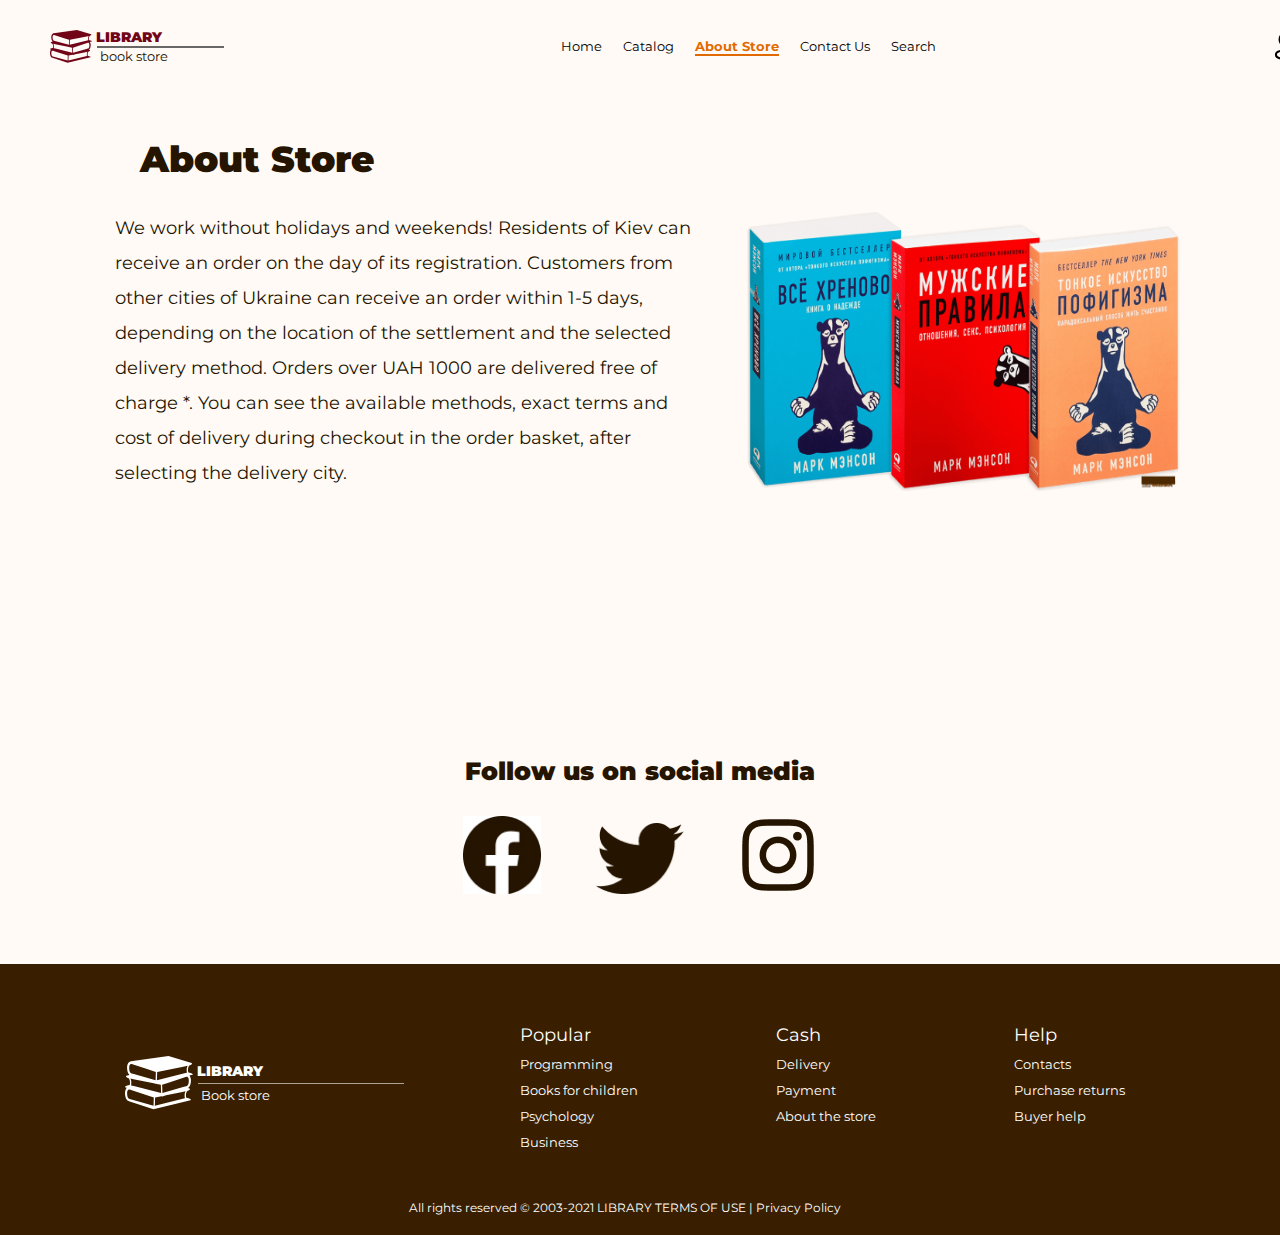
==== commit 3e0ebd47: "Merge branch 'main' of https://github.com/nihatmahammadli/Library-Bookstore into bookPage" ====
--- a/about.html
+++ b/about.html
@@ -16,30 +16,23 @@
   <body>
     <header>
       <div class="logo">
-        <a href="./index.html"
-          ><svg
-            xmlns="http://www.w3.org/2000/svg"
-            viewBox="0 0 42 42"
-            fill="none"
-          >
-            <g clip-path="url(#clip0_1_245)">
-              <path
-                d="M39.0037 14.9043C38.8339 13.6275 38.81 11.4285 39.9958 10.6901C40.017 10.6766 40.0328 10.657 40.0514 10.6402C41.0209 10.3301 41.6919 9.89492 41.1652 9.30931L26.8633 5L3.70522 8.2197C3.70522 8.2197 1.05333 8.59874 1.29023 12.7188C1.41883 14.9612 2.12213 16.0624 2.73719 16.6044L0.836863 17.1771C0.309419 17.7627 0.980256 18.1981 1.94991 18.5076C1.96834 18.5249 1.98388 18.5444 2.00544 18.5579C3.19056 19.2969 3.16775 21.4957 2.99728 22.7727C-1.26025 23.9817 0.268056 24.3756 0.268056 24.3756L1.20199 24.6016C0.545064 25.1952 -0.107347 26.3209 0.0148627 28.4559C0.251887 32.5752 2.4301 32.8595 2.4301 32.8595L17.5846 37.7852L40.4585 32.2448C40.4585 32.2448 41.9873 31.8502 37.7286 30.6412C37.5574 29.3662 37.5336 27.1676 38.7215 26.4267C38.7433 26.4136 38.7592 26.3936 38.7769 26.3771C39.7465 26.067 40.4169 25.6322 39.89 25.0466L38.8958 24.7464C39.5589 24.3465 40.5549 23.3015 40.7109 20.5871C40.8186 18.72 40.3315 17.6265 39.7677 16.9827L41.7328 16.5072C41.733 16.5079 43.2618 16.1133 39.0037 14.9043ZM19.8711 14.8515L23.7176 14.061L36.7167 11.3896L38.6534 10.9913C38.0346 12.1239 38.0605 13.6739 38.1629 14.6701C38.1854 14.8955 38.2112 15.1013 38.2363 15.2577L36.1165 15.7848L19.7094 19.8664L19.8711 14.8515ZM3.34799 18.8604L5.28442 19.2587L17.7682 21.825L18.8588 22.0484L22.1294 22.7206L22.2907 27.7356L5.42781 23.5402L3.76538 23.1271C3.78982 22.9704 3.81565 22.7648 3.83908 22.5388C3.94086 21.5433 3.96731 19.993 3.34799 18.8604ZM2.59568 12.5205C2.57224 11.4246 2.76753 10.6321 3.16223 10.2292C3.41342 9.972 3.70986 9.91848 3.91316 9.91848C4.02058 9.91848 4.09792 9.9334 4.10318 9.9334L14.0814 13.1864L19.0596 14.8095L18.8963 19.8595L4.93032 15.944L4.1933 15.7376C4.16623 15.7299 4.1295 15.7246 4.10118 15.7234C4.04364 15.7193 2.66286 15.5922 2.59568 12.5205ZM17.6207 35.5974L2.91806 31.4753C2.89086 31.4674 2.85451 31.4622 2.82619 31.4608C2.76765 31.4569 1.38624 31.3299 1.31943 28.259C1.29562 27.1617 1.49191 26.3699 1.88586 25.9667C2.13768 25.7095 2.43424 25.656 2.63717 25.656C2.74484 25.656 2.82192 25.6704 2.82756 25.6704C2.82756 25.6704 2.82819 25.6704 2.82756 25.6704L17.783 30.5473L17.6207 35.5974ZM36.8866 30.4073C36.9098 30.6334 36.9356 30.8388 36.9607 30.9955L18.4334 35.6045L18.5954 30.5895L22.5563 29.7752L23.1413 29.9167L25.3338 29.2041L35.4404 27.1273L37.3778 26.7287C36.7584 27.8612 36.784 29.4118 36.8866 30.4073ZM37.9071 23.5917C37.8734 23.5925 37.8397 23.597 37.808 23.607L36.4106 23.9982L23.1057 27.7289L22.943 22.679L27.3082 21.2552L37.878 17.8081C37.8794 17.8075 38.4341 17.6843 38.8412 18.0983C39.2353 18.5011 39.4308 19.2937 39.4077 20.3896C39.3388 23.4602 37.9574 23.5878 37.9071 23.5917Z"
-                fill="#720418"
-              />
-            </g>
-            <defs>
-              <clipPath id="clip0_1_245">
-                <rect width="42" height="42" fill="white" />
-              </clipPath>
-            </defs>
-          </svg>
-        </a>
-
+        <svg xmlns="http://www.w3.org/2000/svg" viewBox="0 0 42 42" fill="none">
+          <g clip-path="url(#clip0_1_245)">
+            <path
+              d="M39.0037 14.9043C38.8339 13.6275 38.81 11.4285 39.9958 10.6901C40.017 10.6766 40.0328 10.657 40.0514 10.6402C41.0209 10.3301 41.6919 9.89492 41.1652 9.30931L26.8633 5L3.70522 8.2197C3.70522 8.2197 1.05333 8.59874 1.29023 12.7188C1.41883 14.9612 2.12213 16.0624 2.73719 16.6044L0.836863 17.1771C0.309419 17.7627 0.980256 18.1981 1.94991 18.5076C1.96834 18.5249 1.98388 18.5444 2.00544 18.5579C3.19056 19.2969 3.16775 21.4957 2.99728 22.7727C-1.26025 23.9817 0.268056 24.3756 0.268056 24.3756L1.20199 24.6016C0.545064 25.1952 -0.107347 26.3209 0.0148627 28.4559C0.251887 32.5752 2.4301 32.8595 2.4301 32.8595L17.5846 37.7852L40.4585 32.2448C40.4585 32.2448 41.9873 31.8502 37.7286 30.6412C37.5574 29.3662 37.5336 27.1676 38.7215 26.4267C38.7433 26.4136 38.7592 26.3936 38.7769 26.3771C39.7465 26.067 40.4169 25.6322 39.89 25.0466L38.8958 24.7464C39.5589 24.3465 40.5549 23.3015 40.7109 20.5871C40.8186 18.72 40.3315 17.6265 39.7677 16.9827L41.7328 16.5072C41.733 16.5079 43.2618 16.1133 39.0037 14.9043ZM19.8711 14.8515L23.7176 14.061L36.7167 11.3896L38.6534 10.9913C38.0346 12.1239 38.0605 13.6739 38.1629 14.6701C38.1854 14.8955 38.2112 15.1013 38.2363 15.2577L36.1165 15.7848L19.7094 19.8664L19.8711 14.8515ZM3.34799 18.8604L5.28442 19.2587L17.7682 21.825L18.8588 22.0484L22.1294 22.7206L22.2907 27.7356L5.42781 23.5402L3.76538 23.1271C3.78982 22.9704 3.81565 22.7648 3.83908 22.5388C3.94086 21.5433 3.96731 19.993 3.34799 18.8604ZM2.59568 12.5205C2.57224 11.4246 2.76753 10.6321 3.16223 10.2292C3.41342 9.972 3.70986 9.91848 3.91316 9.91848C4.02058 9.91848 4.09792 9.9334 4.10318 9.9334L14.0814 13.1864L19.0596 14.8095L18.8963 19.8595L4.93032 15.944L4.1933 15.7376C4.16623 15.7299 4.1295 15.7246 4.10118 15.7234C4.04364 15.7193 2.66286 15.5922 2.59568 12.5205ZM17.6207 35.5974L2.91806 31.4753C2.89086 31.4674 2.85451 31.4622 2.82619 31.4608C2.76765 31.4569 1.38624 31.3299 1.31943 28.259C1.29562 27.1617 1.49191 26.3699 1.88586 25.9667C2.13768 25.7095 2.43424 25.656 2.63717 25.656C2.74484 25.656 2.82192 25.6704 2.82756 25.6704C2.82756 25.6704 2.82819 25.6704 2.82756 25.6704L17.783 30.5473L17.6207 35.5974ZM36.8866 30.4073C36.9098 30.6334 36.9356 30.8388 36.9607 30.9955L18.4334 35.6045L18.5954 30.5895L22.5563 29.7752L23.1413 29.9167L25.3338 29.2041L35.4404 27.1273L37.3778 26.7287C36.7584 27.8612 36.784 29.4118 36.8866 30.4073ZM37.9071 23.5917C37.8734 23.5925 37.8397 23.597 37.808 23.607L36.4106 23.9982L23.1057 27.7289L22.943 22.679L27.3082 21.2552L37.878 17.8081C37.8794 17.8075 38.4341 17.6843 38.8412 18.0983C39.2353 18.5011 39.4308 19.2937 39.4077 20.3896C39.3388 23.4602 37.9574 23.5878 37.9071 23.5917Z"
+              fill="#720418"
+            />
+          </g>
+          <defs>
+            <clipPath id="clip0_1_245">
+              <rect width="42" height="42" fill="white" />
+            </clipPath>
+          </defs>
+        </svg>
         <div>
           <h3>LIBRARY</h3>
           <div class="line"></div>
-          <p class="book-store">book store</p>
+          <p>book store</p>
         </div>
       </div>
       <nav id="nav-menu">
@@ -60,28 +53,7 @@
             fill="black"
           />
         </svg>
-        <div class="join-us-background"></div>
-        <div class="join-us-div">
-          <div>
-            <h1 class="join-h2">Join Us</h1>
-            <input
-              placeholder="Full Name"
-              class="input1"
-              type="text"
-              name=""
-              id=""
-            />
-            <input
-              placeholder="Email"
-              class="input2"
-              type="email"
-              name=""
-              id=""
-            />
-            <button class="join-button">Join</button>
-          </div>
-        </div>
-        <p class="joinUs">Join us</p>
+        <p>Join us</p>
         <svg
           class="group"
           xmlns="http://www.w3.org/2000/svg"
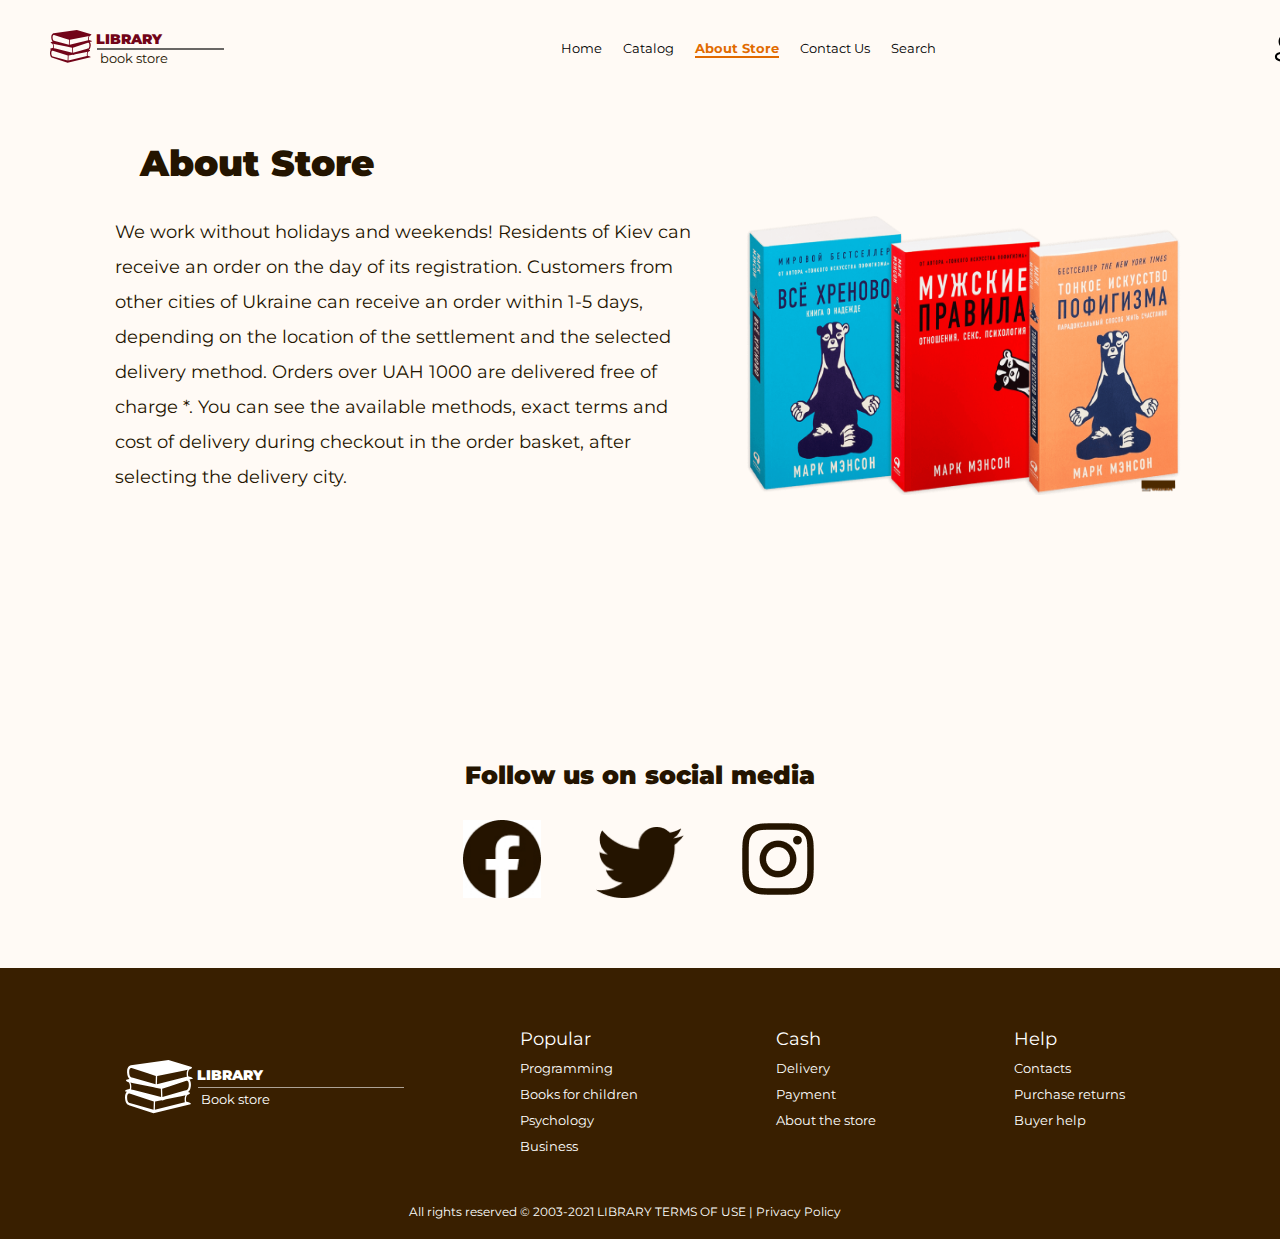
==== commit e7840336: "Merge pull request #43 from nihatmahammadli/aboutusPage" ====
--- a/about.html
+++ b/about.html
@@ -16,23 +16,30 @@
   <body>
     <header>
       <div class="logo">
-        <svg xmlns="http://www.w3.org/2000/svg" viewBox="0 0 42 42" fill="none">
-          <g clip-path="url(#clip0_1_245)">
-            <path
-              d="M39.0037 14.9043C38.8339 13.6275 38.81 11.4285 39.9958 10.6901C40.017 10.6766 40.0328 10.657 40.0514 10.6402C41.0209 10.3301 41.6919 9.89492 41.1652 9.30931L26.8633 5L3.70522 8.2197C3.70522 8.2197 1.05333 8.59874 1.29023 12.7188C1.41883 14.9612 2.12213 16.0624 2.73719 16.6044L0.836863 17.1771C0.309419 17.7627 0.980256 18.1981 1.94991 18.5076C1.96834 18.5249 1.98388 18.5444 2.00544 18.5579C3.19056 19.2969 3.16775 21.4957 2.99728 22.7727C-1.26025 23.9817 0.268056 24.3756 0.268056 24.3756L1.20199 24.6016C0.545064 25.1952 -0.107347 26.3209 0.0148627 28.4559C0.251887 32.5752 2.4301 32.8595 2.4301 32.8595L17.5846 37.7852L40.4585 32.2448C40.4585 32.2448 41.9873 31.8502 37.7286 30.6412C37.5574 29.3662 37.5336 27.1676 38.7215 26.4267C38.7433 26.4136 38.7592 26.3936 38.7769 26.3771C39.7465 26.067 40.4169 25.6322 39.89 25.0466L38.8958 24.7464C39.5589 24.3465 40.5549 23.3015 40.7109 20.5871C40.8186 18.72 40.3315 17.6265 39.7677 16.9827L41.7328 16.5072C41.733 16.5079 43.2618 16.1133 39.0037 14.9043ZM19.8711 14.8515L23.7176 14.061L36.7167 11.3896L38.6534 10.9913C38.0346 12.1239 38.0605 13.6739 38.1629 14.6701C38.1854 14.8955 38.2112 15.1013 38.2363 15.2577L36.1165 15.7848L19.7094 19.8664L19.8711 14.8515ZM3.34799 18.8604L5.28442 19.2587L17.7682 21.825L18.8588 22.0484L22.1294 22.7206L22.2907 27.7356L5.42781 23.5402L3.76538 23.1271C3.78982 22.9704 3.81565 22.7648 3.83908 22.5388C3.94086 21.5433 3.96731 19.993 3.34799 18.8604ZM2.59568 12.5205C2.57224 11.4246 2.76753 10.6321 3.16223 10.2292C3.41342 9.972 3.70986 9.91848 3.91316 9.91848C4.02058 9.91848 4.09792 9.9334 4.10318 9.9334L14.0814 13.1864L19.0596 14.8095L18.8963 19.8595L4.93032 15.944L4.1933 15.7376C4.16623 15.7299 4.1295 15.7246 4.10118 15.7234C4.04364 15.7193 2.66286 15.5922 2.59568 12.5205ZM17.6207 35.5974L2.91806 31.4753C2.89086 31.4674 2.85451 31.4622 2.82619 31.4608C2.76765 31.4569 1.38624 31.3299 1.31943 28.259C1.29562 27.1617 1.49191 26.3699 1.88586 25.9667C2.13768 25.7095 2.43424 25.656 2.63717 25.656C2.74484 25.656 2.82192 25.6704 2.82756 25.6704C2.82756 25.6704 2.82819 25.6704 2.82756 25.6704L17.783 30.5473L17.6207 35.5974ZM36.8866 30.4073C36.9098 30.6334 36.9356 30.8388 36.9607 30.9955L18.4334 35.6045L18.5954 30.5895L22.5563 29.7752L23.1413 29.9167L25.3338 29.2041L35.4404 27.1273L37.3778 26.7287C36.7584 27.8612 36.784 29.4118 36.8866 30.4073ZM37.9071 23.5917C37.8734 23.5925 37.8397 23.597 37.808 23.607L36.4106 23.9982L23.1057 27.7289L22.943 22.679L27.3082 21.2552L37.878 17.8081C37.8794 17.8075 38.4341 17.6843 38.8412 18.0983C39.2353 18.5011 39.4308 19.2937 39.4077 20.3896C39.3388 23.4602 37.9574 23.5878 37.9071 23.5917Z"
-              fill="#720418"
-            />
-          </g>
-          <defs>
-            <clipPath id="clip0_1_245">
-              <rect width="42" height="42" fill="white" />
-            </clipPath>
-          </defs>
-        </svg>
+        <a href="./index.html"
+          ><svg
+            xmlns="http://www.w3.org/2000/svg"
+            viewBox="0 0 42 42"
+            fill="none"
+          >
+            <g clip-path="url(#clip0_1_245)">
+              <path
+                d="M39.0037 14.9043C38.8339 13.6275 38.81 11.4285 39.9958 10.6901C40.017 10.6766 40.0328 10.657 40.0514 10.6402C41.0209 10.3301 41.6919 9.89492 41.1652 9.30931L26.8633 5L3.70522 8.2197C3.70522 8.2197 1.05333 8.59874 1.29023 12.7188C1.41883 14.9612 2.12213 16.0624 2.73719 16.6044L0.836863 17.1771C0.309419 17.7627 0.980256 18.1981 1.94991 18.5076C1.96834 18.5249 1.98388 18.5444 2.00544 18.5579C3.19056 19.2969 3.16775 21.4957 2.99728 22.7727C-1.26025 23.9817 0.268056 24.3756 0.268056 24.3756L1.20199 24.6016C0.545064 25.1952 -0.107347 26.3209 0.0148627 28.4559C0.251887 32.5752 2.4301 32.8595 2.4301 32.8595L17.5846 37.7852L40.4585 32.2448C40.4585 32.2448 41.9873 31.8502 37.7286 30.6412C37.5574 29.3662 37.5336 27.1676 38.7215 26.4267C38.7433 26.4136 38.7592 26.3936 38.7769 26.3771C39.7465 26.067 40.4169 25.6322 39.89 25.0466L38.8958 24.7464C39.5589 24.3465 40.5549 23.3015 40.7109 20.5871C40.8186 18.72 40.3315 17.6265 39.7677 16.9827L41.7328 16.5072C41.733 16.5079 43.2618 16.1133 39.0037 14.9043ZM19.8711 14.8515L23.7176 14.061L36.7167 11.3896L38.6534 10.9913C38.0346 12.1239 38.0605 13.6739 38.1629 14.6701C38.1854 14.8955 38.2112 15.1013 38.2363 15.2577L36.1165 15.7848L19.7094 19.8664L19.8711 14.8515ZM3.34799 18.8604L5.28442 19.2587L17.7682 21.825L18.8588 22.0484L22.1294 22.7206L22.2907 27.7356L5.42781 23.5402L3.76538 23.1271C3.78982 22.9704 3.81565 22.7648 3.83908 22.5388C3.94086 21.5433 3.96731 19.993 3.34799 18.8604ZM2.59568 12.5205C2.57224 11.4246 2.76753 10.6321 3.16223 10.2292C3.41342 9.972 3.70986 9.91848 3.91316 9.91848C4.02058 9.91848 4.09792 9.9334 4.10318 9.9334L14.0814 13.1864L19.0596 14.8095L18.8963 19.8595L4.93032 15.944L4.1933 15.7376C4.16623 15.7299 4.1295 15.7246 4.10118 15.7234C4.04364 15.7193 2.66286 15.5922 2.59568 12.5205ZM17.6207 35.5974L2.91806 31.4753C2.89086 31.4674 2.85451 31.4622 2.82619 31.4608C2.76765 31.4569 1.38624 31.3299 1.31943 28.259C1.29562 27.1617 1.49191 26.3699 1.88586 25.9667C2.13768 25.7095 2.43424 25.656 2.63717 25.656C2.74484 25.656 2.82192 25.6704 2.82756 25.6704C2.82756 25.6704 2.82819 25.6704 2.82756 25.6704L17.783 30.5473L17.6207 35.5974ZM36.8866 30.4073C36.9098 30.6334 36.9356 30.8388 36.9607 30.9955L18.4334 35.6045L18.5954 30.5895L22.5563 29.7752L23.1413 29.9167L25.3338 29.2041L35.4404 27.1273L37.3778 26.7287C36.7584 27.8612 36.784 29.4118 36.8866 30.4073ZM37.9071 23.5917C37.8734 23.5925 37.8397 23.597 37.808 23.607L36.4106 23.9982L23.1057 27.7289L22.943 22.679L27.3082 21.2552L37.878 17.8081C37.8794 17.8075 38.4341 17.6843 38.8412 18.0983C39.2353 18.5011 39.4308 19.2937 39.4077 20.3896C39.3388 23.4602 37.9574 23.5878 37.9071 23.5917Z"
+                fill="#720418"
+              />
+            </g>
+            <defs>
+              <clipPath id="clip0_1_245">
+                <rect width="42" height="42" fill="white" />
+              </clipPath>
+            </defs>
+          </svg>
+        </a>
+
         <div>
           <h3>LIBRARY</h3>
           <div class="line"></div>
-          <p>book store</p>
+          <p class="book-store">book store</p>
         </div>
       </div>
       <nav id="nav-menu">
@@ -53,7 +60,28 @@
             fill="black"
           />
         </svg>
-        <p>Join us</p>
+        <div class="join-us-background"></div>
+        <div class="join-us-div">
+          <div>
+            <h1 class="join-h2">Join Us</h1>
+            <input
+              placeholder="Full Name"
+              class="input1"
+              type="text"
+              name=""
+              id=""
+            />
+            <input
+              placeholder="Email"
+              class="input2"
+              type="email"
+              name=""
+              id=""
+            />
+            <button class="join-button">Join</button>
+          </div>
+        </div>
+        <p class="joinUs">Join us</p>
         <svg
           class="group"
           xmlns="http://www.w3.org/2000/svg"
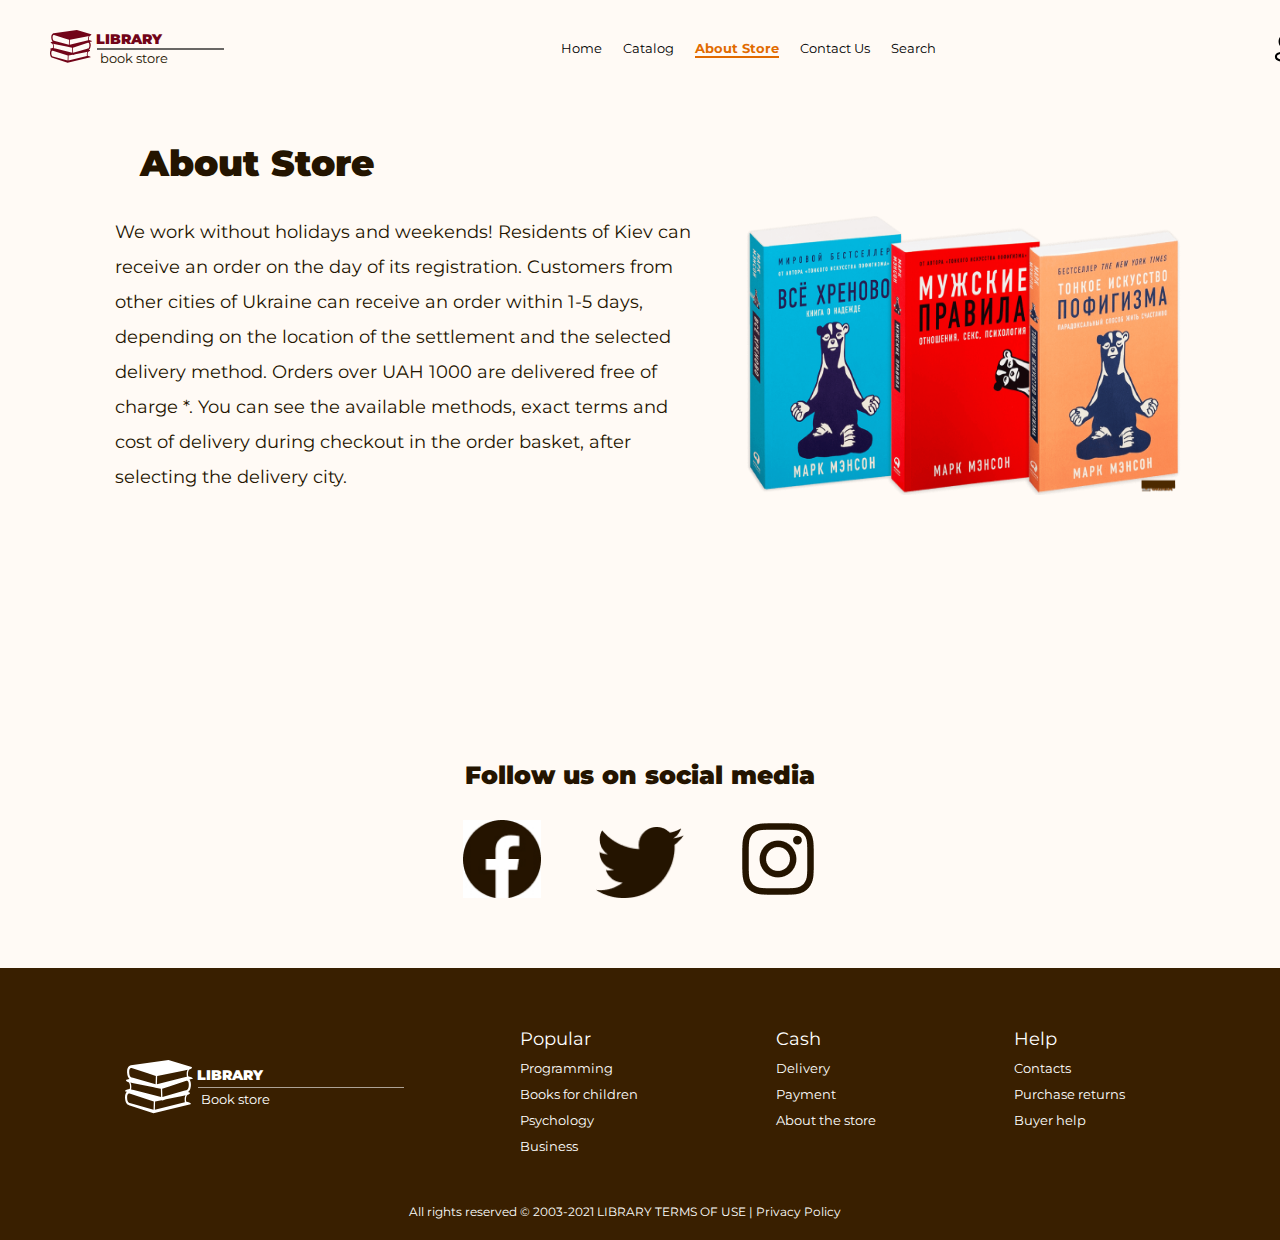
==== commit 572afc2b: "About Page edited" ====
--- a/about.html
+++ b/about.html
@@ -181,7 +181,7 @@
         All rights reserved © 2003-2021 LIBRARY TERMS OF USE | Privacy Policy
       </p>
       <div class="line-2"></div>
-      <p class="last-text-2">Library Bookstore EACamp</p>
+      <p class="last-text-2">Library Bookstore </p>
       <span class="last-text-3">© 2003-2021 </span>
     </footer>
 
--- a/assets/css/home.css
+++ b/assets/css/home.css
@@ -316,6 +316,7 @@
   background-color: #391f00;
   padding-top: 40px;
   padding-right: 30px;
+  padding-bottom: 1px;
 }
 footer .all-footer {
   display: flex;
@@ -381,24 +382,7 @@
   cursor: pointer;
 }
 
-footer .last-text {
-  color: #fff;
-  font-family: Montserrat;
-  font-size: 12px;
-  font-weight: 400;
-  text-align: center;
-  padding-bottom: 20px;
-}
 footer .all-footer .information .footer-nav {
-  display: none;
-}
-footer .last-text-2 {
-  display: none;
-}
-footer .last-text-3 {
-  display: none;
-}
-footer .line-2 {
   display: none;
 }
 
--- a/assets/css/about.css
+++ b/assets/css/about.css
@@ -73,3 +73,95 @@
 .x-logo {
   padding-top: 7px;
 }
+/* ? footer start */
+
+footer {
+  background-color: #391f00;
+  padding-top: 40px;
+  padding-right: 30px;
+}
+footer .all-footer {
+  display: flex;
+  justify-content: space-between;
+  width: 80%;
+  margin: auto;
+  margin-bottom: 40px;
+}
+footer .all-footer .logo-footer {
+  display: flex;
+  align-items: center;
+  gap: 5px;
+}
+footer .all-footer svg {
+  width: 68px;
+  height: 68px;
+}
+footer .all-footer .texts h3 {
+  color: #fff;
+  font-family: Montserrat;
+  font-size: 14px;
+  font-weight: 900;
+  font-style: normal;
+  line-height: normal;
+  margin-left: -1px;
+}
+footer .all-footer .texts .line-footer {
+  background: rgba(255, 255, 255, 0.59);
+  width: 205.619px;
+  height: 1px;
+  margin-bottom: 3px;
+  margin-top: 3px;
+}
+footer .all-footer .texts p {
+  color: #fff;
+  font-family: Montserrat;
+  font-size: 13px;
+  font-weight: 400;
+  margin-left: 3px;
+}
+footer .information {
+  display: flex;
+  justify-content: space-between;
+  gap: 100px;
+  width: 605px;
+  padding-top: 20px;
+}
+
+footer .information h3 {
+  font-family: Montserrat;
+  color: #fff;
+  font-size: 18px;
+  font-weight: 400;
+  margin-bottom: 10px;
+  cursor: pointer;
+}
+
+footer .information p {
+  color: #fff;
+  font-family: Montserrat;
+  font-size: 13px;
+  font-family: Montserrat;
+  margin-bottom: 10px;
+  cursor: pointer;
+}
+
+footer .last-text {
+  color: #fff;
+  font-family: Montserrat;
+  font-size: 12px;
+  font-weight: 400;
+  text-align: center;
+  padding-bottom: 20px;
+}
+footer .all-footer .information .footer-nav {
+  display: none;
+}
+footer .last-text-2 {
+  display: none;
+}
+footer .last-text-3 {
+  display: none;
+}
+footer .line-2 {
+  display: none;
+}--- a/assets/css/responsive/home-responsive.css
+++ b/assets/css/responsive/home-responsive.css
@@ -322,8 +322,87 @@
   }
 }
 
-@media only screen and (min-width: 768px) and (max-width: 800px) {
-  body {
-    margin-left: 5%;
+@media only screen and (min-width: 768px) and (max-width: 1200px) {
+  header {
+    width: 1100px;
+    margin-left: 7%;
+  }
+
+  header ul a {
+    font-size: 20px;
+  }
+  main {
+    margin: auto;
+  }
+
+  footer {
+    margin-top: 10%;
+    width: 1350px !important;
+  }
+  footer .all-footer {
+    display: flex;
+    flex-direction: column;
+    align-items: center;
+  }
+
+  footer .all-footer .information {
+    display: block;
+  }
+  footer .all-footer .information h3,
+  p {
+    display: none;
+  }
+  footer .all-footer .information .footer-nav {
+    display: block !important;
+    margin-left: 90px;
+  }
+  footer .all-footer .information .footer-nav ul {
+    display: flex;
+    flex-direction: row;
+    margin: auto;
+    gap: 12px;
+  }
+  footer .all-footer .information .footer-nav a {
+    font-family: Montserrat;
+    font-weight: 400;
+    font-size: 18px;
+    color: #f2f2f2ea;
+  }
+  footer .all-footer .logo-footer .book-store-2 {
+    display: block;
+    font-size: 18px;
+  }
+  footer .all-footer .logo-footer h3 {
+    font-size: 20px;
+    margin-left: 4px;
+  }
+  footer .last-text-2 {
+    display: block !important;
+    margin-left: 4%;
+    color: #ffffffcb;
+    text-align: center;
+    font-family: Montserrat;
+    font-size: 16px;
+    font-weight: 400;
+    margin-bottom: 10px;
+  }
+  footer .last-text-3 {
+    display: block !important;
+    margin-left: 4%;
+    color: #ffffffcb;
+    text-align: center;
+    font-family: Montserrat;
+    font-size: 16px;
+    font-weight: 400;
+    padding-bottom: 10px;
+  }
+  footer .line-2 {
+    display: block !important;
+    width: 440px;
+    height: 1px;
+    background-color: rgba(255, 255, 255, 0.59);
+    margin: auto;
+    margin-bottom: 10px;
+    margin-left: 22%;
   }
 }
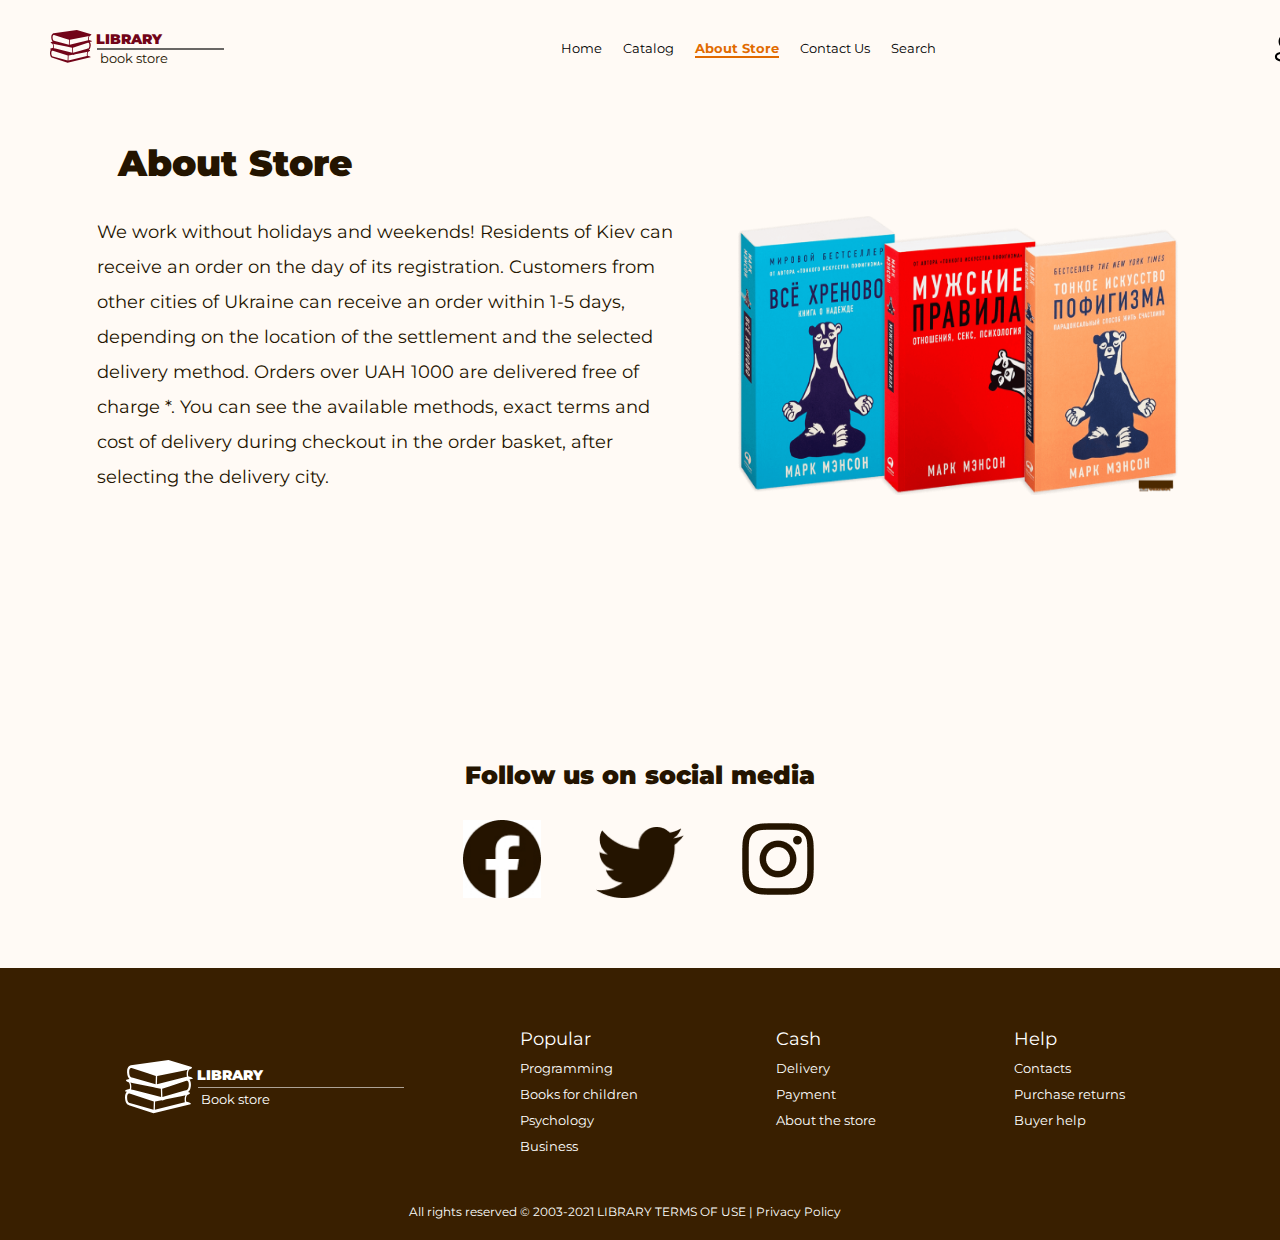
==== commit 6cff5143: "AboutPage edited responsive" ====
--- a/about.html
+++ b/about.html
@@ -6,7 +6,6 @@
     <link rel="stylesheet" href="./assets/css/reset/reset.css" />
     <link rel="stylesheet" href="./assets/css/home.css" />
     <link rel="stylesheet" href="./assets/css/about.css" />
-    <link rel="stylesheet" href="./assets/css/responsive/home-responsive.css" />
     <link
       rel="stylesheet"
       href="./assets/css/responsive/about-responsive.css"
--- a/assets/css/about.css
+++ b/assets/css/about.css
@@ -5,7 +5,7 @@
 
 /* header some changes */
 
-header nav ul li .home {
+header nav ul li .about {
   color: #241400;
   font-family: Montserrat;
   font-size: 13px;
@@ -28,7 +28,7 @@
   font-size: 36px;
   margin-bottom: 30px;
   margin-top: 70px;
-  margin-left: 140px;
+  margin-left: 118px;
 }
 
 .text-img {
@@ -36,7 +36,7 @@
   justify-content: center;
   font-family: Montserrat;
   gap: 50px;
-  margin-left: 20px;
+  /* margin-left: 20px; */
 }
 
 .text-img p {
